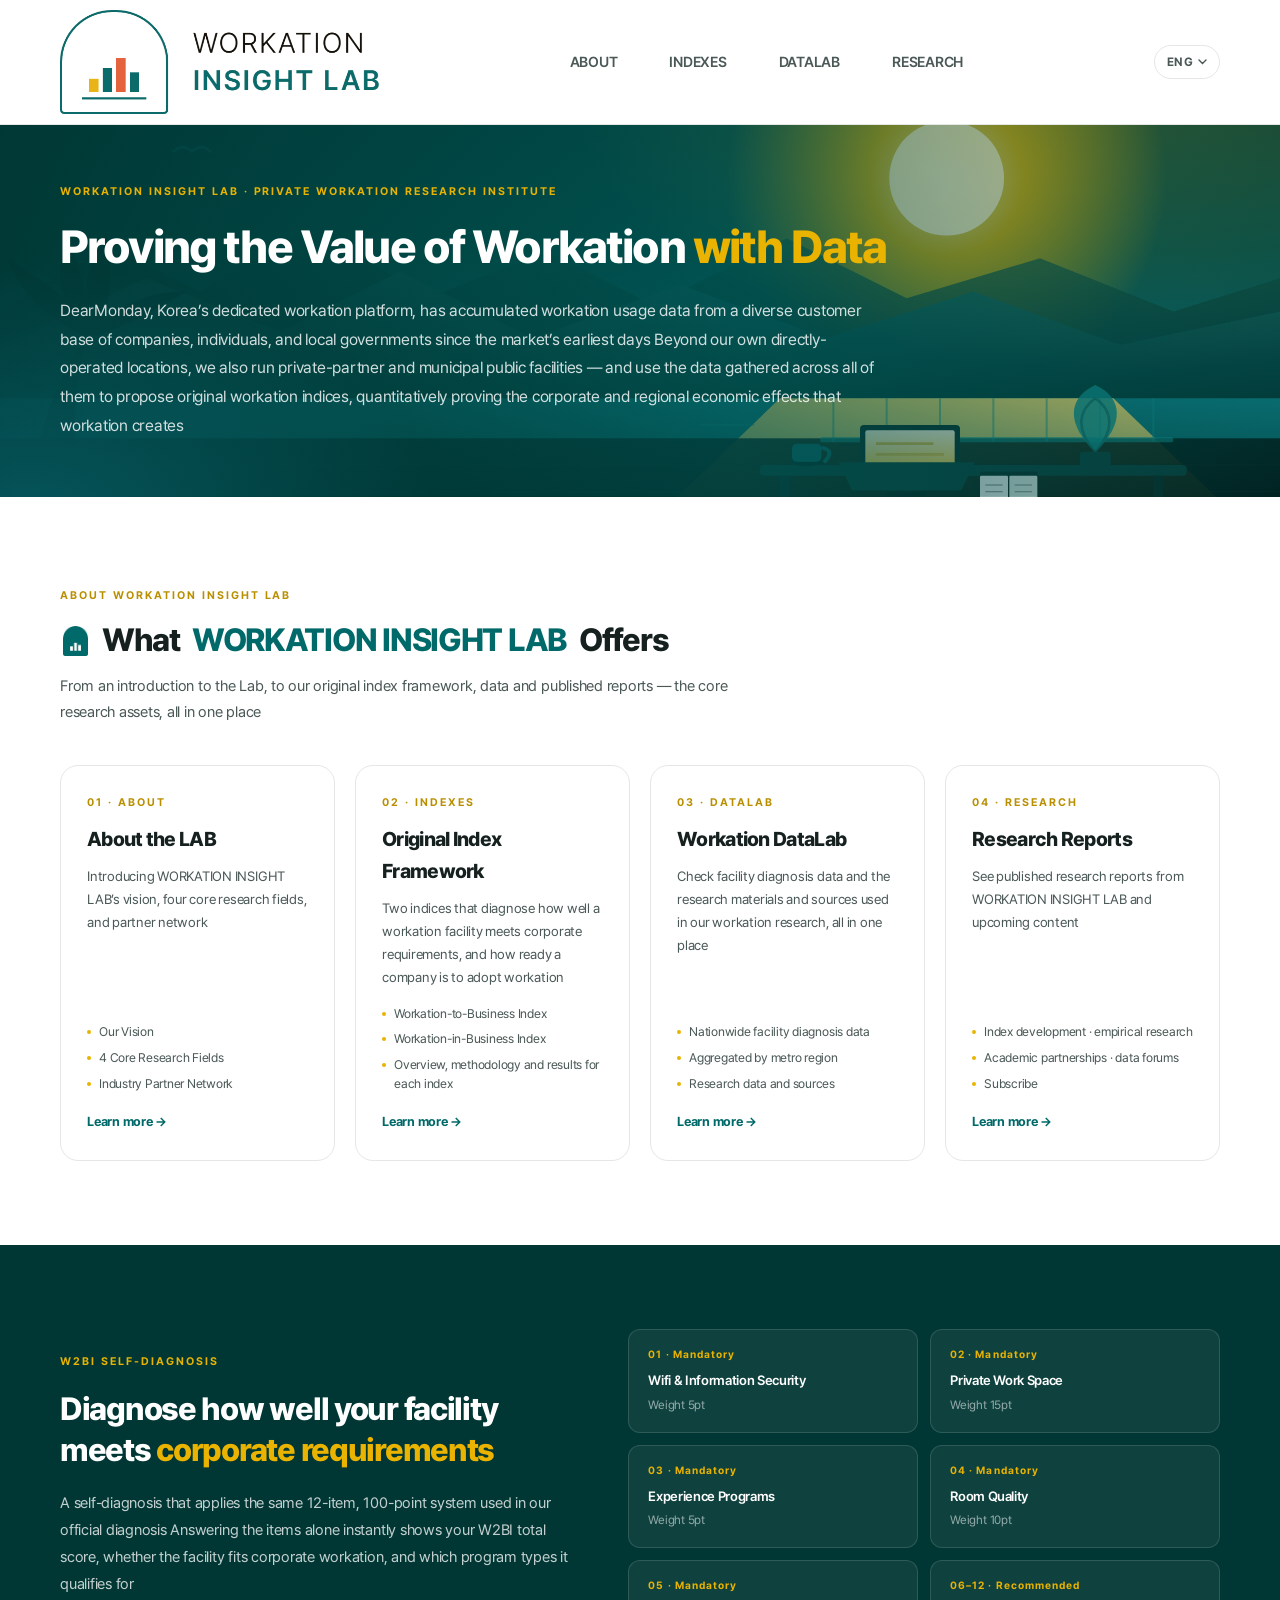
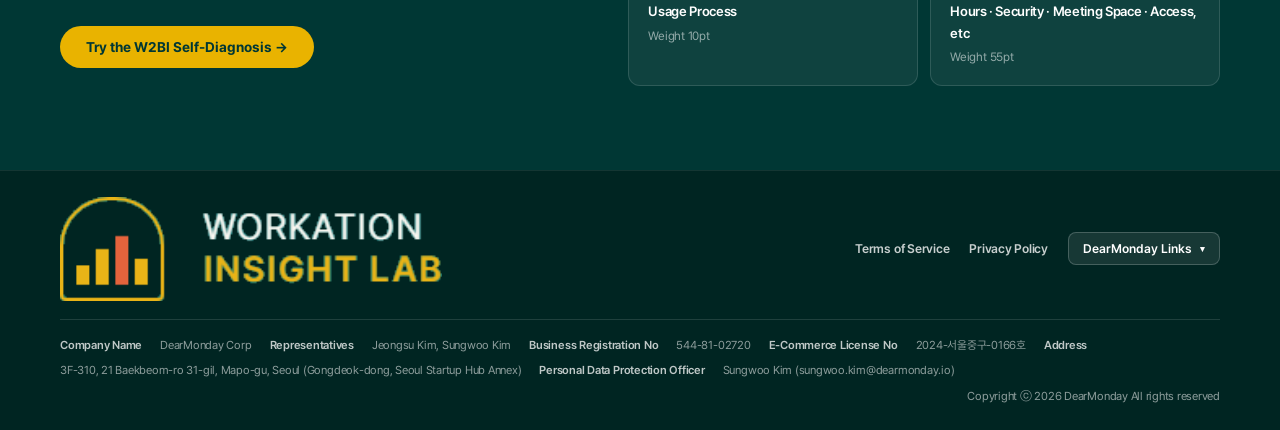
==== index.html @ f90f6c47 "Tightly crop logo images to remove excess transparent padding (fixes footer left-alignment) Co-Autho" ====
<!DOCTYPE html>
<html lang="ko">
<head>
<meta charset="UTF-8">
<meta name="viewport" content="width=device-width, initial-scale=1.0">
<title>WORKATION INSIGHT LAB | DearMonday</title>
<meta name="description" content="WORKATION INSIGHT LAB은 DearMonday가 운영하는 워케이션 전문 민간 연구소입니다 WIBI·W2BI 지수를 개발하고 실결제 데이터 기반 지역 경제 파급 효과를 실증합니다">
<meta name="robots" content="noindex, nofollow">
<link rel="icon" href="assets/dear monday-07.png">
<link rel="stylesheet" href="assets/wil.css?v=202607311615">
</head>
<body class="photo-mountain">

<div id="wilHeader"></div>

<!-- ══════════ HERO (텍스트 중심 — 사진·통계는 About/DataLab 페이지에서 확인) ══════════ -->
<section class="hero" id="top" style="padding-bottom:56px">
  <div class="container">
    <div class="hero-copy" style="padding-top:58px;max-width:820px">
      <span class="eyebrow" data-i18n="home.hero.eyebrow">Workation Insight Lab · 워케이션 전문 민간 연구소</span>
      <h1 class="oneline" style="margin-top:18px" data-i18n-html="home.hero.h1">워케이션의 가치를 <em>데이터로 증명</em>합니다</h1>
      <p style="max-width:100%" data-i18n="home.hero.p">
        대한민국 워케이션 특화 플랫폼 DearMonday가 시장 태동기부터 기업·개인·지자체를 아우르는
        다양한 고객군의 워케이션 이용 데이터를 축적해왔습니다. 직접 구축한 직영점뿐 아니라
        민간 파트너·지자체 공공 시설까지 운영하며 쌓은 데이터를 바탕으로 독자적인 워케이션 지수를
        제안하고, 워케이션이 만들어내는 기업 효과와 지역 경제 파급 효과를 정량적으로 실증합니다.
      </p>
    </div>
  </div>
</section>

<!-- ══════════ 메뉴 허브 ══════════ -->
<section class="section tint">
  <div class="container">
    <div class="sec-head">
      <span class="eyebrow">ABOUT WORKATION INSIGHT LAB</span>
      <h2 style="margin-top:14px" data-i18n-html="home.hubs.h2">WORKATION INSIGHT LAB이 <em>제공하는 것</em></h2>
      <p data-i18n="home.hubs.p">LAB 소개부터 독자 지수 체계, 데이터와 발행 보고서까지 핵심 연구 자산을 제공합니다</p>
    </div>
    <div class="hubs home-hubs">
      <a class="hub" href="about.html">
        <span class="eyebrow">01 · ABOUT</span>
        <h3 data-i18n="home.hub1.h3">LAB 소개</h3>
        <p data-i18n="home.hub1.p">WORKATION INSIGHT LAB의 비전, 4대 연구 분야, 협력 네트워크를 소개합니다</p>
        <ul><li data-i18n="home.hub1.li1">Our Vision</li><li data-i18n="home.hub1.li2">4대 핵심 연구 분야</li><li data-i18n="home.hub1.li3">업계 전문가 협력 네트워크</li></ul>
        <span class="go" data-i18n="home.hub.go">자세히 보기 →</span>
      </a>
      <a class="hub" href="indexes.html">
        <span class="eyebrow">02 · Indexes</span>
        <h3 data-i18n="home.hub2.h3">독자 지수 체계</h3>
        <p data-i18n="home.hub2.p">워케이션 시설의 기업 요구사항 만족 수준과 기업의 워케이션 도입 가능성을 진단하는 두 지수입니다.</p>
        <ul><li data-i18n="home.hub2.li1">워케이션 시설의 기업 요구사항 만족 지수</li><li data-i18n="home.hub2.li2">기업의 워케이션 도입 가능성 지수</li><li data-i18n="home.hub2.li3">지수별 개요·방법론·진단 결과</li></ul>
        <span class="go" data-i18n="home.hub.go">자세히 보기 →</span>
      </a>
      <a class="hub" href="datalab.html">
        <span class="eyebrow">03 · DataLab</span>
        <h3 data-i18n="home.hub3.h3">워케이션 데이터랩</h3>
        <p data-i18n="home.hub3.p">시설 진단 데이터와 워케이션 연구에 활용한 자료 및 출처를 한곳에서 확인하세요.</p>
        <ul><li data-i18n="home.hub3.li1">전국 시설 진단 데이터</li><li data-i18n="home.hub3.li2">광역권별 집계</li><li data-i18n="home.hub3.li3">연구 데이터 및 출처</li></ul>
        <span class="go" data-i18n="home.hub.go">자세히 보기 →</span>
      </a>
      <a class="hub" href="research.html">
        <span class="eyebrow">04 · Research</span>
        <h3 data-i18n="home.hub4.h3">연구보고서</h3>
        <p data-i18n="home.hub4.p">WORKATION INSIGHT LAB이 발행한 연구보고서와 발행 예정 콘텐츠를 확인하세요</p>
        <ul><li data-i18n="home.hub4.li1">지수 개발 · 실증 연구</li><li data-i18n="home.hub4.li2">학술 협력 · 데이터 포럼</li><li data-i18n="home.hub4.li3">구독신청</li></ul>
        <span class="go" data-i18n="home.hub.go">자세히 보기 →</span>
      </a>
    </div>
  </div>
</section>

<!-- ══════════ 진단 CTA ══════════ -->
<section class="section deep">
  <div class="container">
    <div class="diag">
      <div>
        <span class="eyebrow" style="color:var(--gold)">W2BI Self-Diagnosis</span>
        <h2 style="margin-top:16px" data-i18n-html="home.diag.h2">우리 시설의<br><em>기업 요구사항 만족 수준</em>을 진단해보세요</h2>
        <p data-i18n="home.diag.p">
          12개 항목 · 100점 만점의 진단 체계를 그대로 적용한 자가 진단입니다.
          항목별 응답만으로 W2BI 총점, 기업 워케이션 적합 여부, 프로그램 유형별 해당 여부를
          즉시 확인할 수 있습니다.
        </p>
        <button class="btn-fill" onclick="openSelf()" style="margin-top:28px" data-i18n="home.diag.btn">W2BI 자가 진단 해보기 →</button>
      </div>
      <div class="d-items">
        <div class="d-item"><div class="d-num" data-i18n="w2bi.d1.n">01 · 필수</div><div class="d-label" data-i18n="home.diag.d1">Wifi 환경 &amp; 정보 보안</div><div class="d-score" data-i18n="w2bi.d1.score">가중치 5점</div></div>
        <div class="d-item"><div class="d-num" data-i18n="w2bi.d2.n">02 · 필수</div><div class="d-label" data-i18n="home.diag.d2">개인 업무 시설</div><div class="d-score" data-i18n="w2bi.d2.score">가중치 15점</div></div>
        <div class="d-item"><div class="d-num" data-i18n="w2bi.d3.n">03 · 필수</div><div class="d-label" data-i18n="home.diag.d3">체험 프로그램</div><div class="d-score" data-i18n="w2bi.d3.score">가중치 5점</div></div>
        <div class="d-item"><div class="d-num" data-i18n="w2bi.d4.n">04 · 필수</div><div class="d-label" data-i18n="home.diag.d4">객실 품질</div><div class="d-score" data-i18n="w2bi.d4.score">가중치 10점</div></div>
        <div class="d-item"><div class="d-num" data-i18n="w2bi.d5.n">05 · 필수</div><div class="d-label" data-i18n="home.diag.d5">이용 절차</div><div class="d-score" data-i18n="w2bi.d5.score">가중치 10점</div></div>
        <div class="d-item"><div class="d-num" data-i18n="w2bi.d6.n">06–12 · 권장</div><div class="d-label" data-i18n="home.diag.d6">운영시간 · 보안 · 협업시설 · 접근성 외</div><div class="d-score" data-i18n="w2bi.d6.score">가중치 55점</div></div>
      </div>
    </div>
  </div>
</section>

<div id="wilFooter"></div>
<div id="wilModal"></div>

<script src="assets/wil.js?v=202607311615"></script>
<script>
  mountHeader('home');
  mountFooter();
  mountSelfModal();
</script>
</body>
</html>
---- assets/wil.css ----
/* ═══════════════════════════════════════════════════════════
   WIL — Workation Insight Lab | 공통 스타일
   브랜드 컬러: DearMonday 공식 로고 PNG 픽셀 추출값
   teal #006969 (워드마크) · #086B77 (아치) · gold #E9B300 (모노그램)
   ═══════════════════════════════════════════════════════════ */
@font-face{font-family:'Pretendard';src:url('fonts/Pretendard-Regular.otf') format('opentype');font-weight:400;font-display:swap}
@font-face{font-family:'Pretendard';src:url('fonts/Pretendard-Medium.otf') format('opentype');font-weight:500;font-display:swap}
@font-face{font-family:'Pretendard';src:url('fonts/Pretendard-SemiBold.otf') format('opentype');font-weight:600;font-display:swap}
@font-face{font-family:'Pretendard';src:url('fonts/Pretendard-Bold.otf') format('opentype');font-weight:700;font-display:swap}
@font-face{font-family:'Pretendard';src:url('fonts/Pretendard-ExtraBold.otf') format('opentype');font-weight:800;font-display:swap}

:root{
  --teal:#006969; --teal-deep:#00514F; --teal-ink:#003734; --teal-arch:#086B77;
  --teal-50:#EDF4F3; --teal-100:#DCE9E7;
  --gold:#E9B300; --gold-deep:#B98F00; --gold-50:#FDF5DF;
  --ink:#15201F; --body:#4A5856; --mute:#8A9694;
  --paper:#FBFAF6; --white:#fff; --line:#E4E7E3;
  --max:1240px;
}
*{margin:0;padding:0;box-sizing:border-box}
html{scroll-behavior:smooth;scroll-padding-top:146px}
body{font-family:'Pretendard',-apple-system,'Malgun Gothic',sans-serif;background:var(--paper);color:var(--ink);
     line-height:1.6;-webkit-font-smoothing:antialiased;letter-spacing:-.015em;word-break:keep-all;overflow-wrap:break-word}
/* word-break:keep-all은 한국어 전용 타이포그래피 최적화(음절 단위 유지)라서
   일본어·중국어에는 오히려 줄바꿈 지점이 없어져 넘침을 유발한다.
   :lang(ko)에서만 keep-all을 쓰고, 그 외 언어는 표준 break-word로 되돌린다 */
html:not([lang="ko"]) body{word-break:normal;overflow-wrap:break-word}
a{text-decoration:none;color:inherit}
li{list-style:none}
img{max-width:100%;display:block}
.container{max-width:var(--max);margin:0 auto;padding:0 40px}
.eyebrow{font-size:11px;font-weight:700;letter-spacing:.18em;text-transform:uppercase;color:var(--gold-deep)}

/* ═══════════ HEADER — 화이트 ═══════════ */
header{position:sticky;top:0;z-index:200;background:var(--white);border-bottom:1px solid var(--line)}
.hbar{max-width:var(--max);margin:0 auto;padding:0 40px;height:124px;display:flex;align-items:center;justify-content:space-between}
.brand{display:flex;align-items:center;gap:12px}.brand-mark{height:29px;width:auto}.brand-div{width:1px;height:34px;background:var(--gold)}
.brand-mark-full{height:104px;width:auto;display:block}
.brand-lab{display:flex;flex-direction:column;line-height:1;white-space:nowrap}.brand-lab b{font-size:9px;letter-spacing:.18em;color:var(--gold-deep);margin-bottom:5px}.brand-lab span{font-size:15px;font-weight:900;letter-spacing:.04em;color:var(--teal)}.footer-lab span{color:#fff}.footer-lab b{color:var(--gold)}
.nav{display:flex;align-items:stretch;height:124px}
.nav>a{display:flex;flex-direction:column;justify-content:center;align-items:center;padding:0 26px;
       font-size:14.5px;font-weight:600;color:var(--body);line-height:1.24;text-align:center;position:relative;transition:color .18s}
.nav>a::after{content:'';position:absolute;left:22px;right:22px;bottom:0;height:3px;background:var(--gold);
              transform:scaleX(0);transition:transform .24s}
.nav>a:hover{color:var(--teal)}
.nav>a.on{color:var(--teal);font-weight:700}
.nav>a:hover::after,.nav>a.on::after{transform:scaleX(1)}
.hact{display:flex;align-items:center;gap:12px}
.btn-sub{background:var(--gold);color:var(--teal-ink);font-size:13px;font-weight:700;padding:10px 20px;
         border-radius:999px;transition:transform .18s,box-shadow .18s;white-space:nowrap;border:0;cursor:pointer;font-family:inherit}
.btn-sub:hover{transform:translateY(-1px);box-shadow:0 6px 18px rgba(233,179,0,.34)}
.langsel{position:relative}
.lang-btn{display:flex;align-items:center;gap:5px;background:none;border:1px solid var(--line);color:var(--body);
          font-size:12px;font-weight:700;letter-spacing:.03em;padding:9px 12px;border-radius:999px;cursor:pointer;
          font-family:inherit;transition:border-color .18s,color .18s}
.lang-btn:hover{border-color:var(--teal);color:var(--teal)}
.lang-caret{flex:none;transition:transform .18s}
.langsel.open .lang-caret{transform:rotate(180deg)}
.lang-menu{display:none;position:absolute;top:calc(100% + 8px);right:0;background:#fff;border:1px solid var(--line);
           border-radius:12px;box-shadow:0 14px 28px rgba(0,55,52,.12);padding:6px;min-width:118px;z-index:220}
.langsel.open .lang-menu{display:block}
.lang-menu li button{display:block;width:100%;text-align:left;background:none;border:0;padding:9px 12px;
                      font-size:13px;color:var(--body);border-radius:8px;cursor:pointer;font-family:inherit;transition:.14s}
.lang-menu li button:hover{background:var(--teal-50);color:var(--teal)}
.lang-menu li button.on{color:var(--teal);font-weight:700}
.burger{display:none;background:none;border:0;color:var(--ink);font-size:22px;cursor:pointer;padding:4px 6px}
.mega{display:none;background:var(--white);border-top:1px solid var(--line);box-shadow:0 12px 28px rgba(0,55,52,.07)}
header:hover .mega,.mega:hover{display:block}
.mega-in{max-width:var(--max);margin:0 auto;padding:22px 40px 26px;display:grid;grid-template-columns:repeat(4,1fr);gap:32px}
.mega h6{font-size:10.5px;font-weight:700;letter-spacing:.14em;color:var(--gold-deep);margin-bottom:12px}
.mega ul{display:grid;gap:9px}
.mega a{font-size:13.5px;color:var(--body);transition:color .16s;cursor:pointer}
.mega a:hover{color:var(--teal)}
.mega a::before{content:'· ';color:var(--mute)}

/* ═══════════ HERO ═══════════ */
.hero{background:var(--teal);position:relative;overflow:hidden;padding:0 0 74px}
.photo-mountain .hero{background-image:linear-gradient(90deg,rgba(0,55,52,.9),rgba(0,81,79,.62) 58%,rgba(0,55,52,.22)),url('hero-landing-workation.svg');background-size:cover;background-position:center 62%}
.hero::before{content:'';position:absolute;inset:0;background:
  radial-gradient(900px 460px at 88% -10%,rgba(233,179,0,.17),transparent 62%),
  radial-gradient(680px 420px at 2% 106%,rgba(8,107,119,.6),transparent 60%)}
.hero .container{position:relative;z-index:2}
.hero-grid{display:grid;grid-template-columns:1fr 400px;gap:52px;align-items:end;padding-top:58px}
.hero-copy .eyebrow{color:var(--gold);display:block;margin-bottom:18px}
.hero-copy h1{font-size:48px;line-height:1.22;font-weight:800;color:#fff;letter-spacing:-.04em}
.hero-copy h1 em{font-style:normal;color:var(--gold)}
.hero-copy h1.oneline{white-space:nowrap;font-size:clamp(20px,3.6vw,48px)}
.hero-copy p{margin-top:22px;font-size:16px;color:rgba(255,255,255,.82);max-width:600px;line-height:1.8}
.hero-act{display:flex;gap:12px;margin-top:30px;flex-wrap:wrap}
.btn-line{display:inline-flex;align-items:center;gap:8px;border:1px solid rgba(255,255,255,.42);color:#fff;
          font-size:14px;font-weight:600;padding:13px 24px;border-radius:999px;transition:.2s;cursor:pointer;background:none;font-family:inherit}
.btn-line:hover{background:#fff;color:var(--teal);border-color:#fff}
.btn-fill{display:inline-flex;align-items:center;gap:8px;background:var(--gold);color:var(--teal-ink);
          font-size:14px;font-weight:700;padding:13px 26px;border-radius:999px;transition:.2s;cursor:pointer;border:0;font-family:inherit}
.btn-fill:hover{background:#fff}
.showcase{border-radius:20px;overflow:hidden;background:var(--teal-ink);position:relative;
          box-shadow:0 26px 60px rgba(0,0,0,.34);aspect-ratio:4/3.3}
.showcase figure{position:absolute;inset:0;opacity:0;transition:opacity .9s ease}
.showcase figure.on{opacity:1}
.showcase img{width:100%;height:100%;object-fit:cover}
.showcase figure::after{content:'';position:absolute;inset:0;
  background:linear-gradient(to top,rgba(0,55,52,.94),rgba(0,55,52,.32) 46%,transparent 74%)}
.showcase figcaption{position:absolute;left:24px;right:24px;bottom:22px;z-index:2}
.sc-tag{display:inline-block;font-size:10px;font-weight:700;letter-spacing:.13em;color:var(--teal-ink);
        background:var(--gold);padding:4px 10px;border-radius:4px;margin-bottom:9px}
.sc-name{font-size:17px;font-weight:700;color:#fff;letter-spacing:-.025em}
.sc-meta{font-size:12.5px;color:rgba(255,255,255,.74);margin-top:3px}
.sc-dots{position:absolute;right:20px;top:20px;z-index:3;display:flex;flex-direction:column;gap:7px}
.sc-dots i{width:6px;height:6px;border-radius:50%;background:rgba(255,255,255,.34);cursor:pointer;transition:.25s}
.sc-dots i.on{background:var(--gold);height:18px;border-radius:3px}
.metrics{position:relative;z-index:2;margin-top:48px}
.metrics-in{display:grid;grid-template-columns:repeat(4,1fr);gap:1px;background:rgba(255,255,255,.16);
            border:1px solid rgba(255,255,255,.16);border-radius:14px;overflow:hidden}
.metric{background:rgba(0,55,52,.5);padding:22px 24px}
.metric b{display:block;font-size:29px;color:var(--gold);line-height:1;font-weight:800;letter-spacing:-.04em}
.metric span{display:block;margin-top:9px;font-size:12.5px;color:rgba(255,255,255,.76);line-height:1.5}

/* ═══════════ 페이지 헤드 (하위 페이지) ═══════════ */
/* 하위 페이지(About/Indexes/DataLab/Research) 상단 배너 — 콘텐츠 길이가 달라도
   min-height + flex 중앙 정렬로 4개 페이지의 배너 높이를 동일하게 통일한다 */
.phead{background-color:var(--teal);background-image:linear-gradient(90deg,rgba(0,55,52,.94),rgba(0,81,79,.72) 58%,rgba(0,55,52,.36)),url('phead-mountain-office.png');background-size:auto 100%;background-repeat:no-repeat;background-position:center;position:relative;overflow:hidden;padding:48px 0;
       min-height:340px;box-sizing:border-box;display:flex;align-items:center}
.photo-ocean .phead{background-image:linear-gradient(90deg,rgba(0,55,52,.94),rgba(0,81,79,.7) 58%,rgba(0,55,52,.32)),url('phead-ocean-office.png')}
.page-about .phead{background-image:linear-gradient(90deg,rgba(0,55,52,.88),rgba(0,55,52,.36)),url('hero-about-clean.webp')}.page-indexes .phead,.page-w2bi .phead{background-image:linear-gradient(90deg,rgba(0,55,52,.9),rgba(0,55,52,.3)),url('hero-indexes-clean-v3.png')}.page-datalab .phead,.page-wibi .phead{background-image:linear-gradient(90deg,rgba(0,55,52,.88),rgba(0,55,52,.3)),url('hero-datalab-v2.webp')}.page-research .phead,.page-market .phead{background-image:linear-gradient(90deg,rgba(0,55,52,.88),rgba(0,55,52,.25)),url('hero-research-clean-v3.png')}
.phead::before{content:'';position:absolute;inset:0;background:radial-gradient(760px 380px at 90% -20%,rgba(233,179,0,.2),transparent 60%)}
/* .phead가 수직 중앙 정렬을 위해 flex 컨테이너가 되면서, 자식인 .container가
   flex item으로서 auto-margin에 의해 가운데로 좁게 정렬되는 문제가 생긴다
   (block 자식은 기본 폭 100%를 가정하지만 flex item은 content-fit이 기본값).
   width:100%로 고정해 아래 섹션들과 동일한 왼쪽 시작점을 유지한다 */
.phead .container{position:relative;z-index:2;width:100%}
.phead .eyebrow{color:var(--gold)}
.phead h1{margin-top:14px;font-size:38px;font-weight:800;color:#fff;letter-spacing:-.04em;line-height:1.28}
.phead h1 em{font-style:normal;color:var(--gold)}
.phead p{margin-top:16px;font-size:15.5px;color:rgba(255,255,255,.8);max-width:720px;line-height:1.78}

/* ═══════════ SECTION ═══════════ */
.section{padding:84px 0}
.section.tint{background:var(--white)}
.section.deep{background:var(--teal-ink)}
.sec-head{margin-bottom:40px}
.sec-head h2{font-size:32px;font-weight:800;letter-spacing:-.04em;line-height:1.26;display:flex;align-items:center;gap:12px}
.sec-head h2::before{content:"";flex:none;width:30px;height:30px;background:url(wil-icon-teal.png) no-repeat center/contain}
.sec-head h2 em{font-style:normal;color:var(--teal)}
.sec-head p{margin-top:12px;font-size:15px;color:var(--body);max-width:700px;line-height:1.75}
.deep .sec-head h2{color:#fff} .deep .sec-head h2 em{color:var(--gold)}
.deep .sec-head p{color:rgba(255,255,255,.72)}
.sub-h{font-size:19px;font-weight:800;letter-spacing:-.035em;margin-bottom:20px;display:flex;align-items:center;gap:11px}
.sub-h::before{content:'';width:4px;height:17px;background:var(--gold);border-radius:2px}

/* ═══════════ 사진 배너 ═══════════ */
.band{position:relative;min-height:420px;display:flex;align-items:center;overflow:hidden;background:var(--teal-ink)}
.band>img{position:absolute;inset:0;width:100%;height:100%;object-fit:cover;opacity:.5}
.band::after{content:'';position:absolute;inset:0;
  background:linear-gradient(100deg,rgba(0,55,52,.93) 0%,rgba(0,55,52,.7) 46%,rgba(0,55,52,.28) 100%)}
.band .container{position:relative;z-index:2;padding-top:62px;padding-bottom:62px}
.band .eyebrow{color:var(--gold)}
.band h2{margin-top:16px;font-size:33px;font-weight:800;color:#fff;letter-spacing:-.04em;line-height:1.32}
.band h2 em{font-style:normal;color:var(--gold)}
.band p{margin-top:18px;font-size:15.5px;color:rgba(255,255,255,.82);max-width:660px;line-height:1.85}
.band-stats{display:flex;gap:34px;margin-top:32px;flex-wrap:wrap}
.band-stats div b{display:block;font-size:26px;font-weight:800;color:var(--gold);letter-spacing:-.04em}
.band-stats div{text-align:center}
.band-stats div span{display:block;margin-top:5px;font-size:12.5px;color:rgba(255,255,255,.74);text-align:center}

/* ═══════════ 비전 ═══════════ */
.vision{background:linear-gradient(135deg,var(--teal-ink),var(--teal));border-radius:22px;padding:50px 46px;color:#fff}
.vision-top{text-align:center;padding-bottom:34px;border-bottom:1px solid rgba(255,255,255,.16)}
.vision-top .eyebrow{color:var(--gold)}
.vision-top h3{margin-top:14px;font-size:28px;font-weight:800;line-height:1.4;letter-spacing:-.04em}
.vision-top h3 em{font-style:normal;color:var(--gold)}
.vision-top p{margin-top:14px;font-size:14.5px;color:rgba(255,255,255,.76);max-width:660px;margin-inline:auto;line-height:1.72}
.axis{display:grid;grid-template-columns:repeat(3,1fr);gap:26px;margin:34px 0}
.axis-item{text-align:center;padding:0 12px}
.axis-item b{display:block;font-size:16px;font-weight:800;color:var(--gold);letter-spacing:-.02em}
.axis-item span{display:block;margin-top:9px;font-size:13.5px;color:rgba(255,255,255,.82);line-height:1.65}
.vision-goal{text-align:center;padding-top:26px;border-top:1px solid rgba(255,255,255,.16);
             font-size:16.5px;font-weight:700;letter-spacing:-.03em;line-height:1.7}
.vision-goal em{font-style:normal;color:var(--gold)}

/* ═══════════ 연구 분야 / 하는 일 ═══════════ */
.fields{display:grid;grid-template-columns:repeat(4,1fr);gap:16px}
.field{background:var(--white);border:1px solid var(--line);border-radius:14px;padding:24px 22px;transition:.22s}
.field:hover{border-color:var(--teal);transform:translateY(-4px);box-shadow:0 14px 32px rgba(0,55,52,.09)}
.field b{display:block;font-size:11px;font-weight:700;letter-spacing:.1em;color:var(--gold-deep)}
.field h4{margin-top:9px;font-size:16px;font-weight:700;letter-spacing:-.03em;line-height:1.4}
.field p{margin-top:9px;font-size:13px;color:var(--body);line-height:1.65}
.works{display:grid;grid-template-columns:repeat(4,1fr);gap:1px;background:var(--line);border:1px solid var(--line);border-radius:16px;overflow:hidden}
.work{background:var(--white);padding:28px 24px}
.work h4{font-size:16.5px;font-weight:800;letter-spacing:-.03em;color:var(--teal)}
.work>p{margin-top:8px;font-size:13px;color:var(--body);line-height:1.6;min-height:42px}
.work ul{margin-top:16px;padding-top:16px;border-top:1px dashed var(--line);display:grid;gap:9px}
.work li{font-size:12.5px;color:var(--body);line-height:1.55;padding-left:13px;position:relative}
.work li::before{content:'';position:absolute;left:0;top:7px;width:4px;height:4px;border-radius:50%;background:var(--gold)}

/* ═══════════ 협력 네트워크 — 4각 동등 배치 ═══════════ */
.net-wrap{display:grid;grid-template-columns:1fr 1fr;gap:48px;align-items:center}
.quad{position:relative;width:100%;max-width:470px;aspect-ratio:1/.9;margin:0 auto}
.quad svg{position:absolute;inset:0;width:100%;height:100%}
.qn{position:absolute;width:calc(50% - 22px);transform:translate(-50%,-50%)}
.qn .bx{background:var(--white);border:1.5px solid var(--teal-100);border-radius:14px;padding:16px 14px;
        text-align:center;box-shadow:0 8px 22px rgba(0,55,52,.09);min-height:92px;
        display:flex;flex-direction:column;align-items:center;justify-content:center;transition:.22s}
.qn .bx:hover{border-color:var(--teal);transform:translateY(-3px)}
.qn img{height:22px;width:auto;margin-bottom:7px}
.qn b{display:block;font-size:14px;font-weight:800;color:var(--teal);letter-spacing:-.03em;line-height:1.3}
.qn span{display:block;margin-top:5px;font-size:11px;color:var(--mute);line-height:1.45}
.network-arrow{text-align:center;color:var(--gold-deep);font-size:28px;line-height:1;margin-top:28px}
.network-outcomes{display:grid;grid-template-columns:repeat(4,1fr);gap:10px;margin-top:16px}
.network-outcomes div{text-align:center;background:var(--teal);color:#fff;border-radius:10px;padding:16px 10px;font-size:13px;font-weight:700}
.netlist{display:flex;gap:8px;flex-wrap:wrap;margin-top:18px}
.netlist span{font-size:12.5px;color:var(--body);border:1px solid var(--line);background:var(--paper);padding:7px 13px;border-radius:999px}

/* ═══════════ INDEX 카드 ═══════════ */
.idx-grid{display:grid;grid-template-columns:1fr 1fr;gap:24px}
.idx{border-radius:20px;padding:36px 34px;position:relative;overflow:hidden;border:1px solid var(--line);background:var(--white)}
.idx.hi{background:var(--teal);border-color:var(--teal)}
.idx::after{content:'';position:absolute;right:-42px;top:-42px;width:190px;height:190px;border-radius:50%;
            background:radial-gradient(circle,rgba(233,179,0,.14),transparent 68%)}
.idx-badge{font-size:10px;font-weight:700;letter-spacing:.14em;color:var(--gold-deep)}
.idx.hi .idx-badge{color:var(--gold)}
.idx-title{margin:10px 0 4px;font-size:clamp(21px,2vw,29px);font-weight:800;letter-spacing:-.035em;line-height:1.25;white-space:normal;overflow-wrap:anywhere}
.idx.hi .idx-title{color:#fff}
.idx-title i{font-style:normal;color:var(--gold-deep)}
.idx.hi .idx-title i{color:var(--gold)}
.idx-sub{white-space:nowrap;font-weight:700;letter-spacing:-.035em;line-height:1.2;color:var(--teal);
         display:block;transform-origin:left center}
.idx.hi .idx-sub{color:rgba(255,255,255,.9)}
.idx .desc{margin-top:16px;font-size:14.5px;color:var(--body);line-height:1.75;position:relative;z-index:2}
.idx.hi .desc{color:rgba(255,255,255,.86)}
.idx ul{margin-top:20px;display:grid;gap:10px;position:relative;z-index:2}
.idx li{display:flex;gap:11px;font-size:13.5px;color:var(--body);line-height:1.55}
.idx.hi li{color:rgba(255,255,255,.9)}
.idx li::before{content:'✓';flex:none;width:19px;height:19px;border-radius:50%;background:var(--teal-50);
  color:var(--teal);font-size:10px;font-weight:700;display:grid;place-items:center;margin-top:2px}
.idx.hi li::before{background:rgba(233,179,0,.2);color:var(--gold)}
.status{display:inline-block;font-size:11px;font-weight:700;padding:4px 11px;border-radius:999px;
        background:var(--gold-50);color:var(--gold-deep);margin-left:10px;vertical-align:middle;letter-spacing:.02em}

/* ═══════════ 방법론 스텝 ═══════════ */
.steps{display:grid;grid-template-columns:repeat(3,1fr);gap:20px}
.step{background:var(--white);border:1px solid var(--line);border-radius:16px;padding:26px 24px}
.step-n{font-size:11px;font-weight:800;letter-spacing:.1em;color:var(--gold-deep)}
.step h4{margin-top:9px;font-size:17px;font-weight:800;letter-spacing:-.03em}
.step p{margin-top:10px;font-size:13.5px;color:var(--body);line-height:1.7}
.step ul{margin-top:13px;display:grid;gap:7px}
.step li{font-size:12.5px;color:var(--body);padding-left:12px;position:relative;line-height:1.55}
.step li::before{content:'';position:absolute;left:0;top:7px;width:4px;height:4px;border-radius:50%;background:var(--teal)}
.formula{margin-top:14px;background:var(--teal-50);border-radius:9px;padding:12px 14px;font-size:12.5px;color:var(--teal-ink);line-height:1.6;font-weight:500}

/* ═══════════ 탭 ═══════════ */
/* overflow-x:auto만 지정하면 스펙상 overflow-y도 auto로 강제 계산되어, 미세한
   높이 오차만으로 세로 스크롤 화살표가 나타난다 — overflow-y:hidden으로 차단하고
   가로 스크롤이 필요한 좁은 화면에서도 네이티브 스크롤바는 숨긴다(기능은 유지) */
.tabs{display:flex;gap:6px;border-bottom:2px solid var(--line);margin-bottom:26px;
      overflow-x:auto;overflow-y:hidden;scrollbar-width:none;-ms-overflow-style:none}
.tabs::-webkit-scrollbar{display:none;height:0}
.tab{padding:14px 22px;font-size:14.5px;font-weight:700;color:var(--mute);background:none;border:0;cursor:pointer;
     font-family:inherit;white-space:nowrap;border-bottom:2px solid transparent;margin-bottom:-2px;transition:.18s;letter-spacing:-.02em}
.tab:hover{color:var(--teal)}
.tab.on{color:var(--teal);border-bottom-color:var(--teal)}
.tab.cat-report.on{color:#bd6715;border-bottom-color:#bd6715}.tab.cat-index.on{color:#00766f;border-bottom-color:#00766f}
.tab.cat-academic.on{color:#7554a3;border-bottom-color:#7554a3}.tab.cat-data.on{color:#28814f;border-bottom-color:#28814f}
.tab small{display:block;font-size:11px;font-weight:600;color:var(--mute);margin-top:3px}
.tab.on small{color:var(--gold-deep)}
.tabpane{display:none} .tabpane.on{display:block}
.soon{background:var(--white);border:1px dashed var(--line);border-radius:16px;padding:56px 32px;text-align:center}
.soon b{display:block;font-size:17px;font-weight:800;color:var(--ink);letter-spacing:-.03em}
.soon p{margin-top:10px;font-size:13.5px;color:var(--body);line-height:1.75;max-width:520px;margin-inline:auto}
.soon .tagline{display:inline-block;margin-top:16px;font-size:11.5px;font-weight:700;color:var(--gold-deep);
               background:var(--gold-50);padding:6px 14px;border-radius:999px}

/* ═══════════ 표 ═══════════ */
.note{display:flex;gap:14px;background:var(--gold-50);border:1px solid #F0DFA8;border-radius:12px;padding:17px 21px;margin-bottom:22px}
.note b{flex:none;color:var(--gold-deep);font-size:13px;font-weight:700}
.note p{font-size:12.5px;color:#7A5E10;line-height:1.7}
.tablewrap{overflow-x:auto;border:1px solid var(--line);border-radius:14px;background:var(--white)}
table{width:100%;border-collapse:collapse;min-width:1080px}
thead th{background:var(--teal);color:#fff;font-size:11.5px;font-weight:600;padding:12px;text-align:left;white-space:nowrap;line-height:1.35}
thead th.c{text-align:center}
thead th.ty{background:var(--teal-deep);text-align:center;border-left:1px solid rgba(255,255,255,.16)}
tbody td{padding:11px 12px;font-size:13px;border-top:1px solid var(--line);color:var(--body);vertical-align:middle}
tbody td.c{text-align:center}
tbody td.tyc{text-align:center;border-left:1px solid var(--line)}
tbody tr:hover{background:var(--teal-50)}
.bname{font-weight:600;color:var(--ink);font-size:13.5px}
.bregion{font-size:11.5px;color:var(--mute);margin-top:2px}
.bar{display:flex;align-items:center;gap:9px;min-width:126px}
.bar i{flex:1;height:6px;background:var(--teal-100);border-radius:3px;overflow:hidden;display:block}
.bar i b{display:block;height:100%;background:linear-gradient(90deg,var(--teal),var(--gold));border-radius:3px}
.bar em{font-style:normal;font-weight:800;font-size:13.5px;color:var(--teal);min-width:38px;text-align:right}
.v{display:inline-grid;place-items:center;width:24px;height:24px;border-radius:7px;background:var(--gold);color:var(--teal-ink);font-weight:800;font-size:12.5px}
.v.tent{background:var(--gold-50);color:var(--gold-deep);border:1.5px solid var(--gold)}
.x{color:#C9CFCE;font-size:14px;font-weight:700}
.kw{display:block;font-size:10.5px;line-height:1.4;margin-top:5px;color:var(--mute);letter-spacing:-.02em}
.kw.good{color:var(--teal)}
.v-pass,.v-fail,.v-hold{font-size:11.5px;font-weight:700;padding:4px 10px;border-radius:999px;white-space:nowrap;display:inline-block}
.v-pass{color:#14663A;background:#DDF0E4}
.v-fail{color:#6E5400;background:#FFF0B8}
.v-hold{color:#5E6866;background:#E9ECEB}
.legend{display:flex;gap:20px;flex-wrap:wrap;margin-top:16px;font-size:12.5px;color:var(--body)}
.legend span{display:flex;align-items:center;gap:7px}
.legend i{width:11px;height:11px;border-radius:3px;display:block}

/* ═══════════ 유형 카드 ═══════════ */
.type-grid{display:grid;grid-template-columns:repeat(4,1fr);gap:18px}
.tcard{background:var(--white);border:1px solid var(--line);border-radius:16px;padding:24px;transition:.22s;display:flex;flex-direction:column}
.tcard:hover{border-color:var(--teal);transform:translateY(-4px);box-shadow:0 14px 32px rgba(0,55,52,.09)}
.tcode{display:inline-block;font-size:10.5px;font-weight:800;letter-spacing:.12em;color:var(--teal-ink);background:var(--gold);padding:4px 9px;border-radius:4px}
.tcard h4{margin-top:12px;font-size:16px;font-weight:800;letter-spacing:-.03em}
.tcard>p{margin-top:7px;font-size:12.5px;color:var(--body);line-height:1.6;min-height:54px}
.tkeys{margin-top:12px;padding-top:12px;border-top:1px solid var(--line);font-size:11.5px;color:var(--mute);line-height:1.55}
.thits{margin-top:14px;display:grid;gap:7px}
.thit{display:flex;align-items:center;gap:8px;font-size:12.5px}
.thit i{flex:none;width:15px;height:15px;border-radius:4px;background:var(--gold);color:var(--teal-ink);
        font-size:9px;font-weight:800;display:grid;place-items:center;font-style:normal}
.thit span{flex:1;color:var(--ink);letter-spacing:-.02em}
.tcount{margin-top:14px;font-size:11.5px;font-weight:700;color:var(--gold-deep);background:var(--gold-50);padding:6px 10px;border-radius:6px;text-align:center}

/* ═══════════ 출처 표 ═══════════ */
.srcwrap{overflow-x:auto;border:1px solid var(--line);border-radius:14px;background:var(--white);margin-top:22px}
.srcwrap table{min-width:720px}
.srcwrap tbody td:first-child{font-weight:600;color:var(--ink)}

/* ═══════════ RESEARCH 리스트 ═══════════ */
.rlist{border-top:2px solid var(--teal)}
.ritem{display:flex;align-items:center;gap:26px;padding:22px 6px;border-bottom:1px solid var(--line);transition:.18s}
.ritem:hover{background:var(--white);padding-left:14px}
.rcat{flex:none;width:96px;font-size:11px;font-weight:700;letter-spacing:.08em;color:var(--teal);
      border:1px solid var(--teal-100);background:var(--teal-50);padding:5px 0;border-radius:5px;text-align:center}
.rcat.cat-report{color:#bd6715;border-color:#ebc49c;background:#fff5ea}.rcat.cat-index{color:#00766f;border-color:#9fd4cf;background:#e8f7f5}
.rcat.cat-academic{color:#7554a3;border-color:#cbbbe0;background:#f5f0fa}.rcat.cat-data{color:#28814f;border-color:#add7bd;background:#eef8f1}
.rbody{flex:1}
.rbody h5{font-size:15.5px;font-weight:700;letter-spacing:-.03em;line-height:1.5}
.rbody p{margin-top:5px;font-size:12.5px;color:var(--mute)}
.rtail{flex:none;display:flex;align-items:stretch;gap:14px}
.rdate{flex:none;font-size:12.5px;color:var(--mute);text-align:right;min-width:112px}
.rdate b{display:block;font-size:13px;color:var(--ink);font-weight:700}
.rstat{display:inline-block;margin-top:4px;font-size:10.5px;font-weight:700;padding:2px 8px;border-radius:4px}
.rstat.done{background:#DDF0E4;color:#14663A}
.rstat.plan{background:var(--gold-50);color:var(--gold-deep)}
.rdownload{flex:none;display:flex;align-items:center;justify-content:center;padding:0 18px;border-radius:8px;
           background:var(--teal);color:#fff;font-size:12.5px;font-weight:700;white-space:nowrap;transition:.18s}
.rdownload:hover{background:var(--teal-deep)}

/* ═══════════ 홈 진입 카드 ═══════════ */
.hubs{display:grid;grid-template-columns:repeat(3,1fr);gap:20px}
.home-hubs{grid-template-columns:repeat(4,1fr)}
.domain-grid{display:grid;grid-template-columns:repeat(5,1fr);gap:14px;margin-top:28px}
.domain-card{background:#fff;border:1px solid var(--line);border-radius:12px;padding:24px 20px;box-shadow:0 8px 24px rgba(0,55,52,.05)}
.domain-card b{display:block;font-size:15px;line-height:1.45;color:var(--ink)}
.domain-card strong{display:block;margin:13px 0 10px;font-size:27px;color:var(--teal);letter-spacing:-.04em}
.domain-card p{font-size:13px;line-height:1.7;color:var(--muted);margin:0}
.stage-grid{display:grid;grid-template-columns:repeat(5,1fr);gap:10px;margin-top:24px}
.stage-card{border-top:4px solid var(--teal);background:var(--teal-50);padding:20px 16px;min-height:155px}
.stage-card b{display:block;font-size:12px;color:var(--teal);letter-spacing:.06em}
.stage-card h4{font-size:17px;margin:7px 0 10px}
.stage-card p{font-size:12.5px;line-height:1.65;color:var(--muted);margin:0}
.program-grid{display:grid;grid-template-columns:repeat(4,1fr);gap:16px}
.hub{background:var(--white);border:1px solid var(--line);border-radius:18px;padding:28px 26px;transition:.24s;display:flex;flex-direction:column}
.hub:hover{border-color:var(--teal);transform:translateY(-5px);box-shadow:0 18px 40px rgba(0,55,52,.1)}
.hub .eyebrow{color:var(--gold-deep)}
.hub h3{margin-top:11px;font-size:20px;font-weight:800;letter-spacing:-.035em}
.hub p{margin-top:10px;font-size:13.5px;color:var(--body);line-height:1.7;flex:1}
.hub ul{margin-top:16px;display:grid;gap:7px}
.hub li{font-size:12.5px;color:var(--body);padding-left:12px;position:relative;line-height:1.5}
.hub li::before{content:'';position:absolute;left:0;top:7px;width:4px;height:4px;border-radius:50%;background:var(--gold)}
.hub .go{margin-top:18px;font-size:13px;font-weight:700;color:var(--teal)}

/* ═══════════ 진단 CTA ═══════════ */
.diag{display:grid;grid-template-columns:1fr 1.15fr;gap:54px;align-items:center}
.diag h2{font-size:32px;font-weight:800;color:#fff;line-height:1.3;letter-spacing:-.04em}
.diag h2 em{font-style:normal;color:var(--gold)}
.diag p{margin-top:18px;font-size:15px;color:rgba(255,255,255,.76);line-height:1.8}
.d-items{display:grid;grid-template-columns:1fr 1fr;gap:12px}
.d-item{background:rgba(255,255,255,.06);border:1px solid rgba(255,255,255,.13);border-radius:12px;padding:17px 19px;transition:.2s}
.d-item:hover{background:rgba(233,179,0,.11);border-color:rgba(233,179,0,.4)}
.d-num{font-size:10.5px;font-weight:700;letter-spacing:.1em;color:var(--gold)}
.d-label{margin-top:6px;font-size:13.5px;font-weight:600;color:#fff;letter-spacing:-.025em}
.d-score{margin-top:4px;font-size:12px;color:rgba(255,255,255,.55)}

/* ═══════════ 자가 진단 모달 ═══════════ */
.modal{position:fixed;inset:0;z-index:500;display:none;align-items:flex-start;justify-content:center;
       background:rgba(0,32,30,.62);padding:40px 20px;overflow-y:auto;backdrop-filter:blur(3px)}
.modal.on{display:flex}
.mbox{background:var(--paper);border-radius:20px;max-width:900px;width:100%;overflow:hidden;box-shadow:0 30px 80px rgba(0,0,0,.4)}
.mhead{background:var(--teal);padding:24px 32px;display:flex;justify-content:space-between;align-items:flex-start;gap:20px}
.mhead h3{font-size:21px;font-weight:800;color:#fff;letter-spacing:-.035em}
.mhead p{margin-top:6px;font-size:12.5px;color:rgba(255,255,255,.74);line-height:1.6;max-width:600px}
.mclose{background:rgba(255,255,255,.14);border:0;color:#fff;width:34px;height:34px;border-radius:50%;font-size:17px;cursor:pointer;flex:none;transition:.18s}
.mclose:hover{background:var(--gold);color:var(--teal-ink)}
.mbody{padding:26px 32px 32px;max-height:min(70vh,760px);overflow-y:auto}
.cap-row{display:flex;align-items:center;gap:12px;background:var(--white);border:1px solid var(--line);
         border-radius:12px;padding:14px 18px;margin-bottom:20px;flex-wrap:wrap}
.cap-row label{font-size:13.5px;font-weight:700;color:var(--ink)}
.cap-row input{width:88px;padding:8px 11px;border:1px solid var(--line);border-radius:8px;font-family:inherit;font-size:13.5px}
.cap-row small{font-size:12px;color:var(--mute)}
.qlabel{font-size:11px;font-weight:800;letter-spacing:.1em;color:var(--gold-deep);margin:22px 0 12px}
.q{background:var(--white);border:1px solid var(--line);border-radius:12px;padding:16px 18px;margin-bottom:10px}
.qt{display:flex;justify-content:space-between;gap:14px;align-items:baseline;margin-bottom:11px}
.qt b{font-size:14px;font-weight:700;letter-spacing:-.025em}
.qt span{font-size:11.5px;color:var(--mute);white-space:nowrap;font-weight:600}
.opts{display:grid;gap:7px}
.opt{display:flex;align-items:center;gap:9px;font-size:12.5px;color:var(--body);cursor:pointer;padding:7px 10px;border-radius:8px;transition:.15s;line-height:1.45}
.opt:hover{background:var(--teal-50)}
.opt input{accent-color:var(--teal);flex:none}
.opt em{font-style:normal;margin-left:auto;font-weight:700;color:var(--teal);font-size:12px;white-space:nowrap}
.mfoot{position:sticky;bottom:0;background:var(--white);border-top:1px solid var(--line);padding:18px 32px;
       display:flex;gap:14px;align-items:center;justify-content:space-between;flex-wrap:wrap}
.mfoot .btn-fill{background:var(--teal);color:#fff}
.mfoot .btn-fill:hover{background:var(--teal-ink)}
.result{background:var(--white);border:2px solid var(--teal);border-radius:16px;padding:24px;margin-bottom:22px;display:none}
.result.on{display:block}

/* 전국 지자체 시설 - 광역지자체별 아코디언 */
.municipal-note{margin-bottom:22px}
.municipal-groups{display:grid;gap:12px}
.municipal-group{background:var(--white);border:1px solid var(--line);border-radius:14px;overflow:hidden}
.municipal-head{width:100%;border:0;background:var(--white);padding:20px 22px;display:grid;
                grid-template-columns:34px minmax(180px,1fr) auto;gap:14px;align-items:center;text-align:left;
                font-family:inherit;color:var(--ink);cursor:pointer;transition:background .18s}
.municipal-head:hover{background:var(--teal-50)}
.municipal-plus{width:30px;height:30px;border-radius:50%;background:var(--teal);color:#fff;display:grid;place-items:center;
                font-size:21px;font-weight:500;line-height:1;transition:transform .2s}
.municipal-head[aria-expanded="true"] .municipal-plus{transform:rotate(45deg)}
.municipal-title b{display:block;font-size:18px;font-weight:800;letter-spacing:-.03em}
.municipal-title small{display:block;margin-top:4px;font-size:12px;color:var(--mute);font-weight:500}
.municipal-stats{display:grid;grid-template-columns:repeat(4,112px);gap:12px;justify-content:end;align-items:center}
.municipal-stats em{font-style:normal;font-size:11.5px;font-weight:700;color:var(--teal-ink);background:var(--teal-50);
                    padding:8px 10px;border-radius:999px;white-space:nowrap;text-align:center}
.municipal-stats .stat-pass{color:#14663A;background:#DDF0E4}
.municipal-stats .stat-fail{color:#6E5400;background:#FFF0B8}
.municipal-stats .stat-hold{color:#5E6866;background:#E9ECEB}
.municipal-panel{border-top:1px solid var(--line);padding:0 20px 18px}
.municipal-panel[hidden]{display:none}
.municipal-tablewrap{margin-top:18px}
.municipal-table th:first-child{min-width:156px}
.municipal-table .ty{width:112px;min-width:112px}
.municipal-bar{min-width:118px}
.municipal-source{font-size:11.5px;color:var(--mute);line-height:1.65;margin:12px 2px 0}
/* ═══════════ DataLab 대시보드(기업 워케이션 현황 / 지역별 워케이션 현황) ═══════════ */
.dash-note{background:var(--teal-50);border:1px solid var(--teal-100);border-radius:14px;padding:16px 20px;font-size:12.5px;color:var(--body);line-height:1.7;margin-bottom:28px;display:flex;flex-wrap:wrap;gap:8px 18px;align-items:center}
.dash-note b{color:var(--teal)}
.kpi-row{display:grid;grid-template-columns:repeat(4,1fr);gap:14px;margin-bottom:28px}
.kpi-tile{background:#fff;border:1px solid var(--line);border-radius:14px;padding:20px 22px;box-shadow:0 8px 24px rgba(0,55,52,.05);text-align:center}
.kpi-tile .kv{font-size:26px;font-weight:800;color:var(--teal);letter-spacing:-.04em;line-height:1.1}
.kpi-tile .kl{margin-top:8px;font-size:12.5px;color:var(--mute)}
.chart-card{background:#fff;border:1px solid var(--line);border-radius:16px;padding:26px 24px;box-shadow:0 8px 24px rgba(0,55,52,.05);margin-bottom:24px}
.chart-card h3{font-size:16px;font-weight:700;color:var(--ink);margin-bottom:4px}
.chart-card .sub{font-size:12.5px;color:var(--mute);margin-bottom:18px}
.chart-wrap{position:relative;height:320px}
.rank-list{display:grid;gap:9px;margin-top:4px}
.rank-row{display:flex;align-items:center;gap:12px;font-size:13px}
.rank-row .rn{flex:none;width:20px;color:var(--gold-deep);font-weight:700}
.rank-row .rl{flex:1;color:var(--body);min-width:0;overflow:hidden;text-overflow:ellipsis;white-space:nowrap}
.rank-row .rv{flex:none;color:var(--teal);font-weight:700}
.src-note{margin-top:16px;padding-top:14px;border-top:1px dashed var(--line);font-size:11.5px;color:var(--mute)}
.data-loading{padding:60px 0;text-align:center;color:var(--mute);font-size:13.5px}
.filter-row{display:flex;flex-wrap:wrap;gap:14px;margin-bottom:20px}
.filter-row label{display:flex;flex-direction:column;gap:6px;font-size:11.5px;font-weight:700;color:var(--mute)}
.filter-row select{padding:9px 14px;border:1px solid var(--line);border-radius:10px;font-size:13px;font-weight:600;color:var(--ink);background:#fff;cursor:pointer}
.cmp-row{display:grid;grid-template-columns:repeat(3,1fr);gap:14px;margin-bottom:28px}
.cmp-box{background:#fff;border:1px solid var(--line);border-radius:14px;padding:22px 18px;box-shadow:0 8px 24px rgba(0,55,52,.05);text-align:center;display:flex;flex-direction:column}
.cmp-title{font-size:13.5px;font-weight:700;color:var(--ink);margin-bottom:18px}
.cmp-mid{display:flex;align-items:center;justify-content:center;gap:14px;flex:1}
.cmp-val{display:flex;flex-direction:column;align-items:center;min-width:0}
.cmp-num{font-size:27px;font-weight:800;color:var(--teal);letter-spacing:-.04em;line-height:1.1}
.cmp-seg{margin-top:6px;font-size:11px;font-weight:700;color:var(--mute)}
.cmp-vs{flex:none;font-size:12px;color:var(--mute);font-weight:600}
.cmp-unit{margin-top:16px;font-size:11px;color:var(--mute)}
@media (max-width:820px){
  .kpi-row{grid-template-columns:repeat(2,1fr)}
  .cmp-row{grid-template-columns:1fr}
  .chart-wrap{height:280px}
}
.index-cta{margin-top:56px;padding:34px;border-radius:18px;background:linear-gradient(135deg,var(--teal-ink),var(--teal));color:#fff;display:flex;align-items:center;justify-content:space-between;gap:24px}
.index-cta h3{font-size:23px;line-height:1.35;letter-spacing:-.035em}
.index-cta p{margin-top:8px;font-size:13.5px;color:rgba(255,255,255,.75);line-height:1.7}
.index-cta .btn-fill[disabled]{cursor:default;opacity:.68}
.section-lead{max-width:820px;font-size:15px;color:var(--body);line-height:1.85}
.method-grid{display:grid;grid-template-columns:repeat(3,1fr);gap:18px;margin-top:24px}
.method-card{background:#fff;border:1px solid var(--line);border-radius:16px;padding:24px}
.method-card b{color:var(--teal);font-size:15px}
.method-card p{margin-top:9px;font-size:13px;color:var(--body);line-height:1.72}
.res-top{display:grid;grid-template-columns:repeat(4,1fr);gap:14px;padding-bottom:18px;border-bottom:1px solid var(--line)}
.res-top div b{display:block;font-size:26px;font-weight:800;color:var(--teal);letter-spacing:-.04em}
.res-top div span{display:block;font-size:11.5px;color:var(--mute);margin-top:4px}
.res-verdict{margin-top:16px;padding:14px 18px;border-radius:10px;font-size:14px;font-weight:700;line-height:1.6}
.res-verdict.pass{background:#DDF0E4;color:#14663A}
.improve-list{display:grid;gap:10px;margin-top:18px}
.improve-item{border:1px solid var(--line);border-radius:10px;padding:14px;background:#fff}
.improve-item h5{font-size:13px;color:var(--ink)}
.improve-item p{font-size:12px;line-height:1.65;color:var(--body);margin-top:5px}
.improve-item a{color:var(--teal);font-weight:700;text-decoration:underline;text-underline-offset:2px}
.pdf-btn{width:100%;margin-top:18px}
.res-verdict.fail{background:#FFF0B8;color:#6E5400}
.res-types{display:grid;grid-template-columns:repeat(4,1fr);gap:10px;margin-top:16px}
.rt{border:1px solid var(--line);border-radius:10px;padding:13px 12px;text-align:center}
.rt.ok{background:var(--gold-50);border-color:var(--gold)}
.rt b{display:block;font-size:12.5px;font-weight:800;letter-spacing:-.02em}
.rt .mark{font-size:19px;font-weight:800;color:var(--gold-deep);line-height:1.2}
.rt.no .mark{color:#C9CFCE}
.rt span{display:block;font-size:11px;color:var(--mute);margin-top:3px}

/* ═══════════ FOOTER — 압축형 ═══════════ */
/* .section.deep(teal-ink)와 배경이 같으면 CTA와 footer 경계가 사라져 보이므로
   footer는 더 어두운 톤을 쓰고 상단 경계선을 추가해 구분한다 */
footer{background:#002522;color:rgba(255,255,255,.62);padding:26px 0 24px;font-size:12.5px;
       border-top:1px solid rgba(255,255,255,.08)}
.f-row{display:flex;align-items:center;justify-content:space-between;gap:28px;flex-wrap:wrap}
.f-brand{display:flex;align-items:center;gap:13px}
.f-brand img.f-brand-full{height:104px;width:auto;display:block}
.f-brand .fb-div{width:1px;height:24px;background:rgba(255,255,255,.2)}
.f-brand b{display:block;font-size:11.5px;color:var(--gold);font-weight:700;letter-spacing:.05em;line-height:1.3}
.f-brand span{display:block;font-size:13.5px;color:#fff;font-weight:700;letter-spacing:-.025em;line-height:1.3}
.f-act{display:flex;align-items:center;gap:20px;flex-wrap:wrap}
.f-act>a{color:rgba(255,255,255,.78);font-weight:600}
.f-act>a:hover{color:var(--gold)}
.dd{position:relative}
.dd-btn{background:rgba(255,255,255,.09);border:1px solid rgba(255,255,255,.2);color:#fff;font-family:inherit;
        font-size:12.5px;font-weight:600;padding:8px 14px;border-radius:8px;cursor:pointer;display:flex;align-items:center;gap:8px;transition:.18s}
.dd-btn:hover{background:var(--gold);color:var(--teal-ink);border-color:var(--gold)}
.dd-btn i{font-style:normal;font-size:9px;transition:transform .2s}
.dd.open .dd-btn i{transform:rotate(180deg)}
.dd-menu{display:none;position:absolute;right:0;bottom:calc(100% + 8px);background:var(--white);border-radius:10px;
         min-width:186px;padding:6px;box-shadow:0 14px 34px rgba(0,0,0,.28);z-index:20}
.dd.open .dd-menu{display:block}
.dd-menu a{display:flex;align-items:center;justify-content:space-between;gap:10px;padding:9px 12px;border-radius:7px;
           font-size:13px;font-weight:600;color:var(--ink);transition:.15s}
.dd-menu a:hover{background:var(--teal-50);color:var(--teal)}
.dd-menu a em{font-style:normal;font-size:10px;color:var(--mute)}
.f-legal{margin-top:18px;padding-top:16px;border-top:1px solid rgba(255,255,255,.12);
         display:flex;gap:6px 18px;flex-wrap:wrap;font-size:11.5px;line-height:1.7;color:rgba(255,255,255,.55)}
.f-legal b{color:rgba(255,255,255,.75);font-weight:600}

/* ═══════════ RESPONSIVE ═══════════ */
@media (max-width:1080px){
  .hero-grid{grid-template-columns:1fr}
  .showcase{max-width:520px;aspect-ratio:16/10}
  .fields,.works,.type-grid,.steps,.res-top,.res-types,.hubs{grid-template-columns:1fr 1fr}
  .net-wrap,.diag{grid-template-columns:1fr;gap:34px}
  .axis{grid-template-columns:1fr;gap:20px}
}
/* 헤더 내비게이션은 실제로 필요한 가로 폭(로고+4메뉴+버튼)을 기준으로 별도 분리한
   임계값에서 햄버거로 전환한다. 콘텐츠 그리드용 820px 임계값보다 넉넉하게 잡아
   "데스크톱 내비인데 폭이 부족해 줄바꿈/잘림"이 생기는 820~1040px 구간을 없앤다. */
@media (max-width:1040px){
  .home-hubs{grid-template-columns:repeat(2,1fr)}
  .domain-grid,.stage-grid{grid-template-columns:repeat(2,1fr)}
  .program-grid{grid-template-columns:repeat(2,1fr)}
  .nav,.mega{display:none}
  .burger{display:block}
  .nav.open{display:flex;position:absolute;top:124px;left:0;right:0;height:auto;background:var(--white);
            flex-direction:column;padding:6px 22px 16px;border-top:1px solid var(--line);z-index:210;
            box-shadow:0 14px 28px rgba(0,55,52,.1)}
  .nav.open>a{align-items:flex-start;padding:14px 0;border-bottom:1px solid var(--line);text-align:left}
  .nav.open>a::after{display:none}
}
@media (max-width:820px){
  .home-hubs,.domain-grid,.stage-grid{grid-template-columns:1fr}
  .program-grid{grid-template-columns:1fr}
  .container,.hbar,.mega-in{padding-left:22px;padding-right:22px}
  html{scroll-padding-top:130px}
  .hero-copy h1{font-size:31px}
  .phead h1{font-size:27px}
  .phead{min-height:0;padding:40px 0;background-position:right center}
  .metrics-in{grid-template-columns:1fr 1fr}
  .idx-grid,.fields,.works,.type-grid,.steps,.d-items,.res-top,.res-types,.hubs{grid-template-columns:1fr}
  .section{padding:56px 0}
  .sec-head h2,.diag h2,.band h2{font-size:25px}
  .vision{padding:32px 22px}
  .vision-top h3{font-size:21px}
  .idx{padding:28px 22px}
  .ritem{flex-direction:column;align-items:flex-start;gap:10px}
  .rcat{width:auto}
  .rbody{width:100%}
  .rtail{width:100%}
  .rdate{width:100%;min-width:0;text-align:left}
  .rdate b{display:inline;margin-right:8px}
  .mhead,.mbody,.mfoot{padding-left:20px;padding-right:20px}
  .quad{max-width:340px;aspect-ratio:1/1.05}
  .qn{width:calc(50% - 12px)}
  .qn .bx{padding:12px 8px;min-height:80px}
  .qn b{font-size:12.5px}
  .qn span{font-size:10px}
  .f-row{flex-direction:column;align-items:flex-start;gap:16px}
  .dd-menu{left:0;right:auto}
  .municipal-head{grid-template-columns:30px 1fr;padding:17px 16px}
  .municipal-stats{grid-column:2;grid-template-columns:repeat(2,minmax(100px,1fr));width:100%;justify-content:start}
  .network-outcomes{grid-template-columns:1fr 1fr}
  .municipal-panel{padding-left:14px;padding-right:14px}
  .index-cta{align-items:flex-start;flex-direction:column;padding:26px 22px}
  .method-grid{grid-template-columns:1fr}
}

@media print{
  body>*:not(#wilModal){display:none!important}
  .modal{position:static!important;display:block!important;background:#fff!important;padding:0!important}
  .mbox{box-shadow:none!important;max-width:none!important}
  .mhead,.mfoot,#qWrap,.cap-row{display:none!important}
  .mbody{max-height:none!important;overflow:visible!important}
  .result{display:block!important;border:0!important}
  .pdf-btn{display:none!important}
}
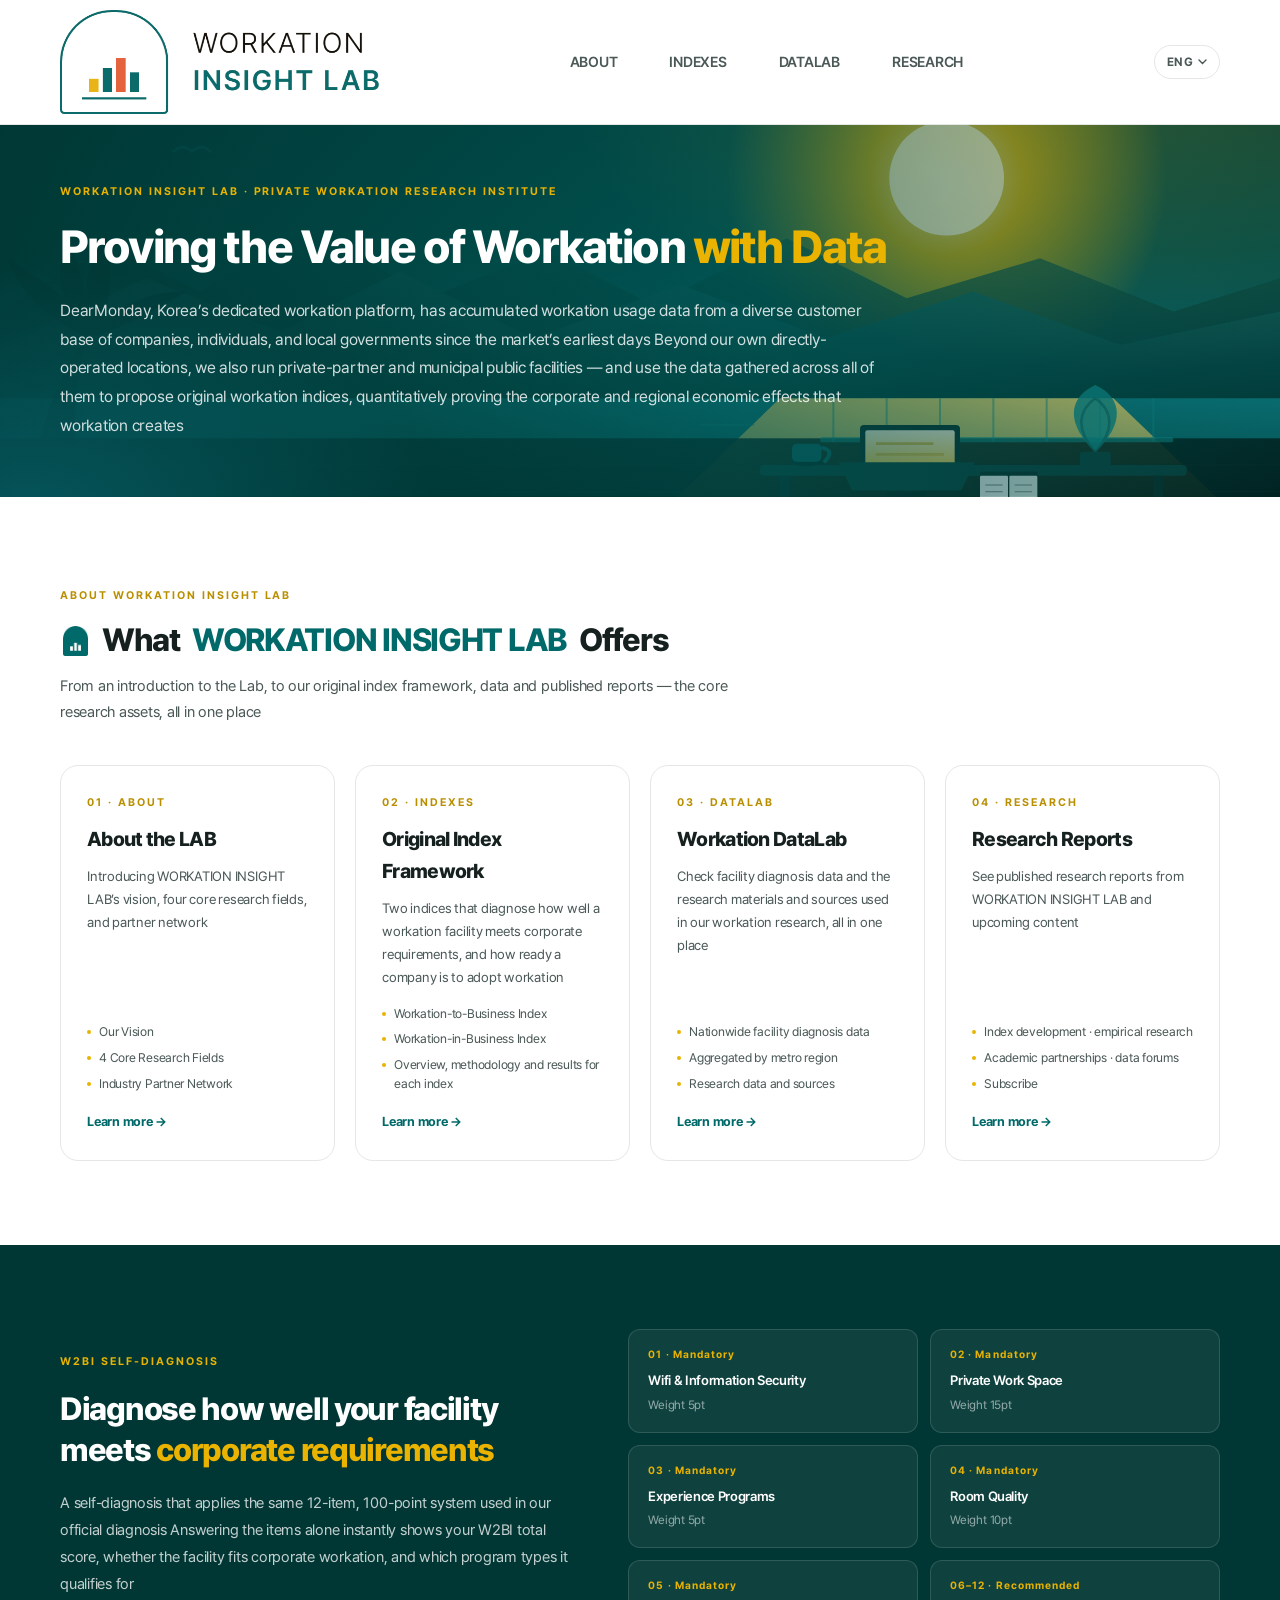
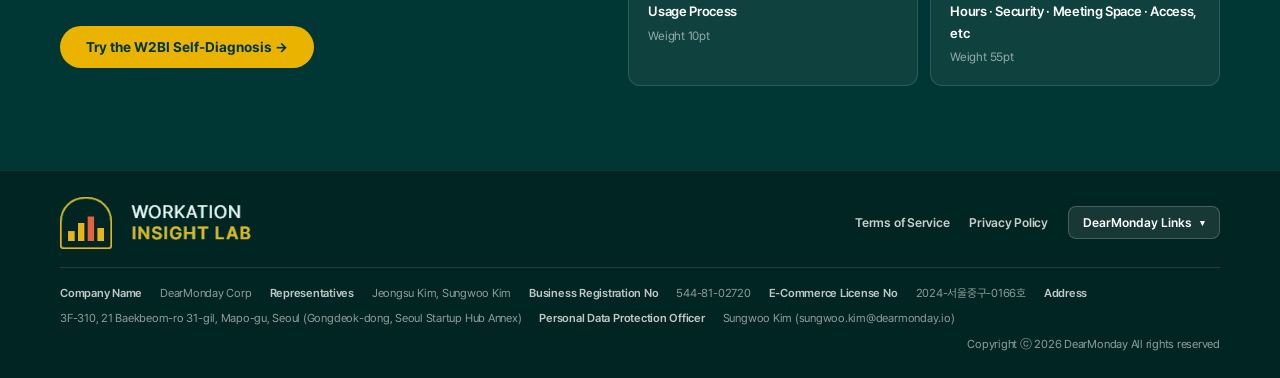
==== commit f4a0aed7: "Halve footer logo size (104px to 52px) after crop made it appear oversized Co-Authored-By: Claude So" ====
--- a/index.html
+++ b/index.html
@@ -7,7 +7,7 @@
 <meta name="description" content="WORKATION INSIGHT LAB은 DearMonday가 운영하는 워케이션 전문 민간 연구소입니다 WIBI·W2BI 지수를 개발하고 실결제 데이터 기반 지역 경제 파급 효과를 실증합니다">
 <meta name="robots" content="noindex, nofollow">
 <link rel="icon" href="assets/dear monday-07.png">
-<link rel="stylesheet" href="assets/wil.css?v=202607311615">
+<link rel="stylesheet" href="assets/wil.css?v=202607311625">
 </head>
 <body class="photo-mountain">
 
@@ -99,7 +99,7 @@
 <div id="wilFooter"></div>
 <div id="wilModal"></div>
 
-<script src="assets/wil.js?v=202607311615"></script>
+<script src="assets/wil.js?v=202607311625"></script>
 <script>
   mountHeader('home');
   mountFooter();
--- a/assets/wil.css
+++ b/assets/wil.css
@@ -508,7 +508,7 @@
        border-top:1px solid rgba(255,255,255,.08)}
 .f-row{display:flex;align-items:center;justify-content:space-between;gap:28px;flex-wrap:wrap}
 .f-brand{display:flex;align-items:center;gap:13px}
-.f-brand img.f-brand-full{height:104px;width:auto;display:block}
+.f-brand img.f-brand-full{height:52px;width:auto;display:block}
 .f-brand .fb-div{width:1px;height:24px;background:rgba(255,255,255,.2)}
 .f-brand b{display:block;font-size:11.5px;color:var(--gold);font-weight:700;letter-spacing:.05em;line-height:1.3}
 .f-brand span{display:block;font-size:13.5px;color:#fff;font-weight:700;letter-spacing:-.025em;line-height:1.3}
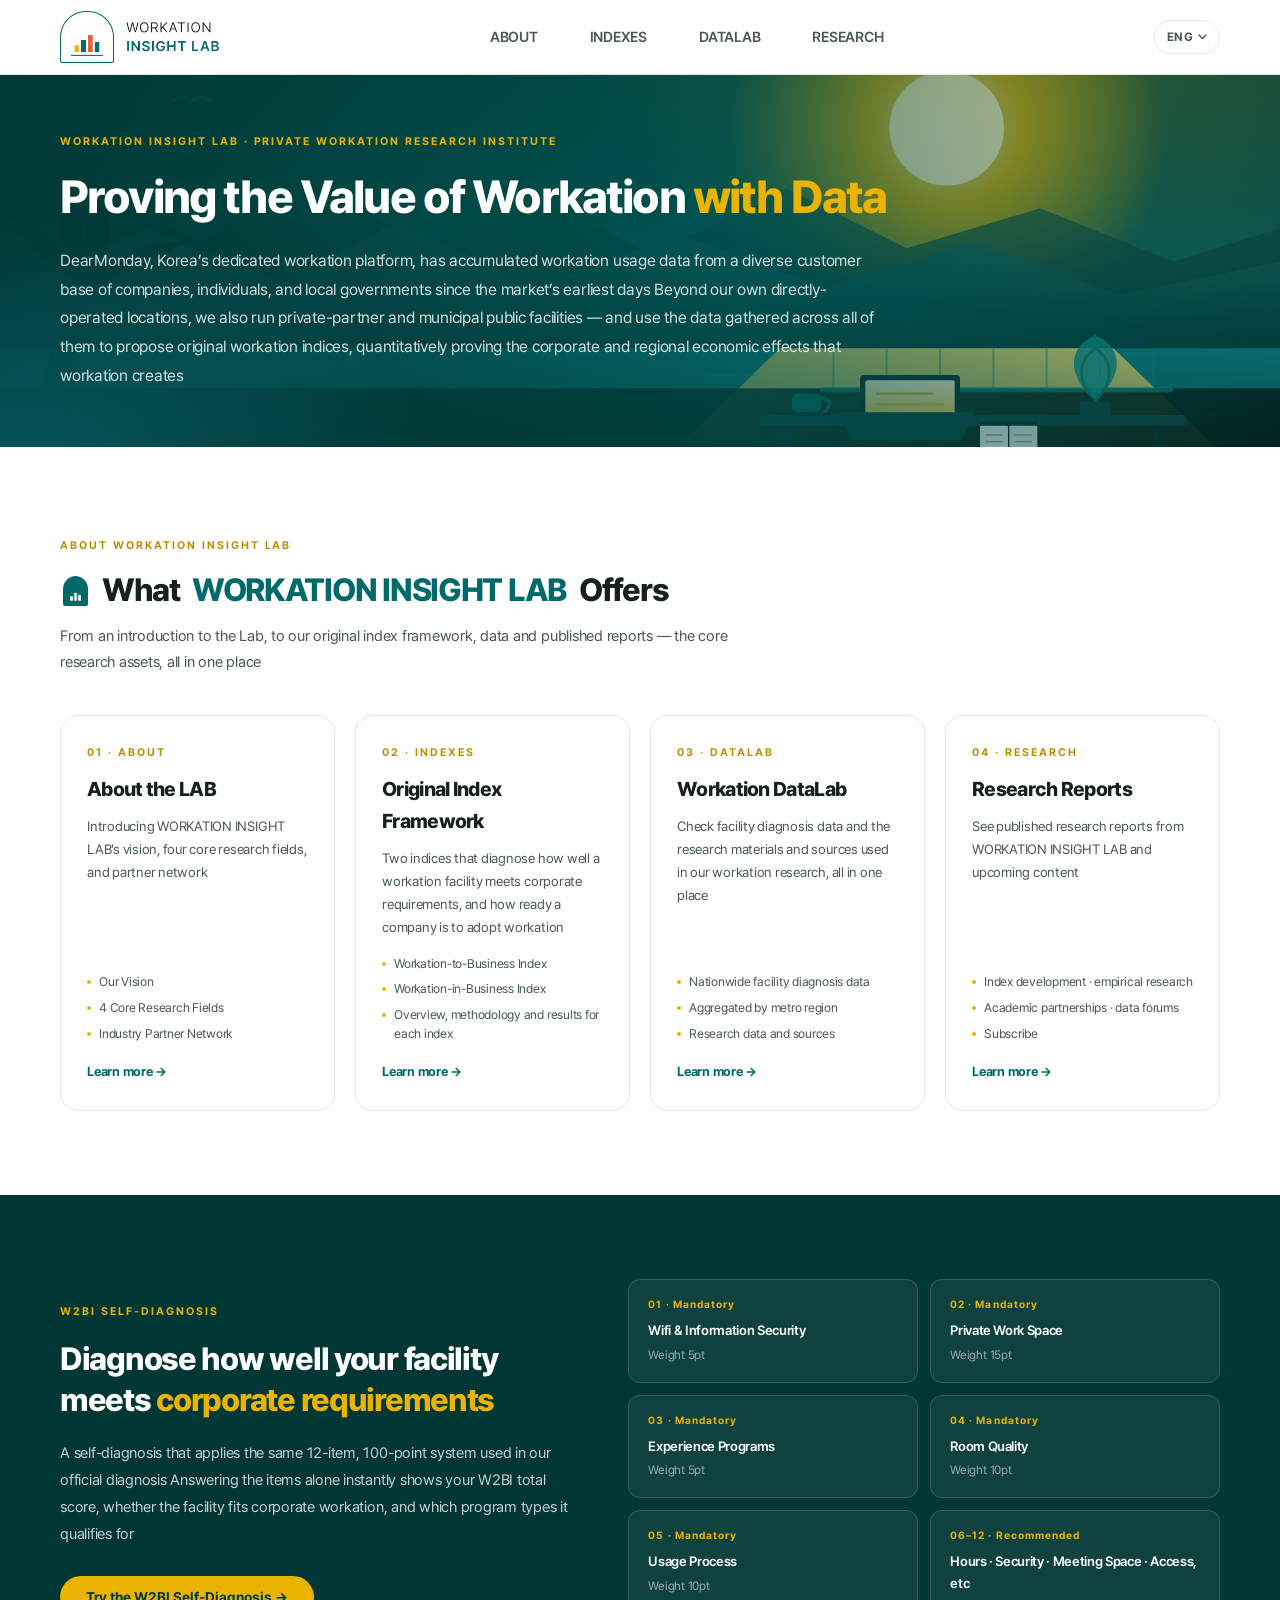
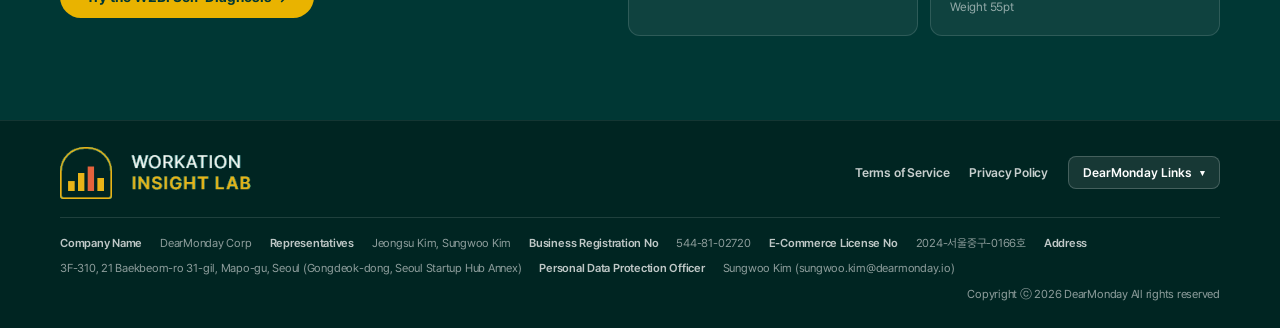
==== commit e4086209: "Halve header logo to match footer (52px), revert header bar to original 74px Co-Authored-By: Claude " ====
--- a/index.html
+++ b/index.html
@@ -7,7 +7,7 @@
 <meta name="description" content="WORKATION INSIGHT LAB은 DearMonday가 운영하는 워케이션 전문 민간 연구소입니다 WIBI·W2BI 지수를 개발하고 실결제 데이터 기반 지역 경제 파급 효과를 실증합니다">
 <meta name="robots" content="noindex, nofollow">
 <link rel="icon" href="assets/dear monday-07.png">
-<link rel="stylesheet" href="assets/wil.css?v=202607311625">
+<link rel="stylesheet" href="assets/wil.css?v=202607311635">
 </head>
 <body class="photo-mountain">
 
@@ -99,7 +99,7 @@
 <div id="wilFooter"></div>
 <div id="wilModal"></div>
 
-<script src="assets/wil.js?v=202607311625"></script>
+<script src="assets/wil.js?v=202607311635"></script>
 <script>
   mountHeader('home');
   mountFooter();
--- a/assets/wil.css
+++ b/assets/wil.css
@@ -18,7 +18,7 @@
   --max:1240px;
 }
 *{margin:0;padding:0;box-sizing:border-box}
-html{scroll-behavior:smooth;scroll-padding-top:146px}
+html{scroll-behavior:smooth;scroll-padding-top:96px}
 body{font-family:'Pretendard',-apple-system,'Malgun Gothic',sans-serif;background:var(--paper);color:var(--ink);
      line-height:1.6;-webkit-font-smoothing:antialiased;letter-spacing:-.015em;word-break:keep-all;overflow-wrap:break-word}
 /* word-break:keep-all은 한국어 전용 타이포그래피 최적화(음절 단위 유지)라서
@@ -33,11 +33,11 @@
 
 /* ═══════════ HEADER — 화이트 ═══════════ */
 header{position:sticky;top:0;z-index:200;background:var(--white);border-bottom:1px solid var(--line)}
-.hbar{max-width:var(--max);margin:0 auto;padding:0 40px;height:124px;display:flex;align-items:center;justify-content:space-between}
+.hbar{max-width:var(--max);margin:0 auto;padding:0 40px;height:74px;display:flex;align-items:center;justify-content:space-between}
 .brand{display:flex;align-items:center;gap:12px}.brand-mark{height:29px;width:auto}.brand-div{width:1px;height:34px;background:var(--gold)}
-.brand-mark-full{height:104px;width:auto;display:block}
+.brand-mark-full{height:52px;width:auto;display:block}
 .brand-lab{display:flex;flex-direction:column;line-height:1;white-space:nowrap}.brand-lab b{font-size:9px;letter-spacing:.18em;color:var(--gold-deep);margin-bottom:5px}.brand-lab span{font-size:15px;font-weight:900;letter-spacing:.04em;color:var(--teal)}.footer-lab span{color:#fff}.footer-lab b{color:var(--gold)}
-.nav{display:flex;align-items:stretch;height:124px}
+.nav{display:flex;align-items:stretch;height:74px}
 .nav>a{display:flex;flex-direction:column;justify-content:center;align-items:center;padding:0 26px;
        font-size:14.5px;font-weight:600;color:var(--body);line-height:1.24;text-align:center;position:relative;transition:color .18s}
 .nav>a::after{content:'';position:absolute;left:22px;right:22px;bottom:0;height:3px;background:var(--gold);
@@ -549,7 +549,7 @@
   .program-grid{grid-template-columns:repeat(2,1fr)}
   .nav,.mega{display:none}
   .burger{display:block}
-  .nav.open{display:flex;position:absolute;top:124px;left:0;right:0;height:auto;background:var(--white);
+  .nav.open{display:flex;position:absolute;top:74px;left:0;right:0;height:auto;background:var(--white);
             flex-direction:column;padding:6px 22px 16px;border-top:1px solid var(--line);z-index:210;
             box-shadow:0 14px 28px rgba(0,55,52,.1)}
   .nav.open>a{align-items:flex-start;padding:14px 0;border-bottom:1px solid var(--line);text-align:left}
@@ -559,7 +559,7 @@
   .home-hubs,.domain-grid,.stage-grid{grid-template-columns:1fr}
   .program-grid{grid-template-columns:1fr}
   .container,.hbar,.mega-in{padding-left:22px;padding-right:22px}
-  html{scroll-padding-top:130px}
+  html{scroll-padding-top:80px}
   .hero-copy h1{font-size:31px}
   .phead h1{font-size:27px}
   .phead{min-height:0;padding:40px 0;background-position:right center}
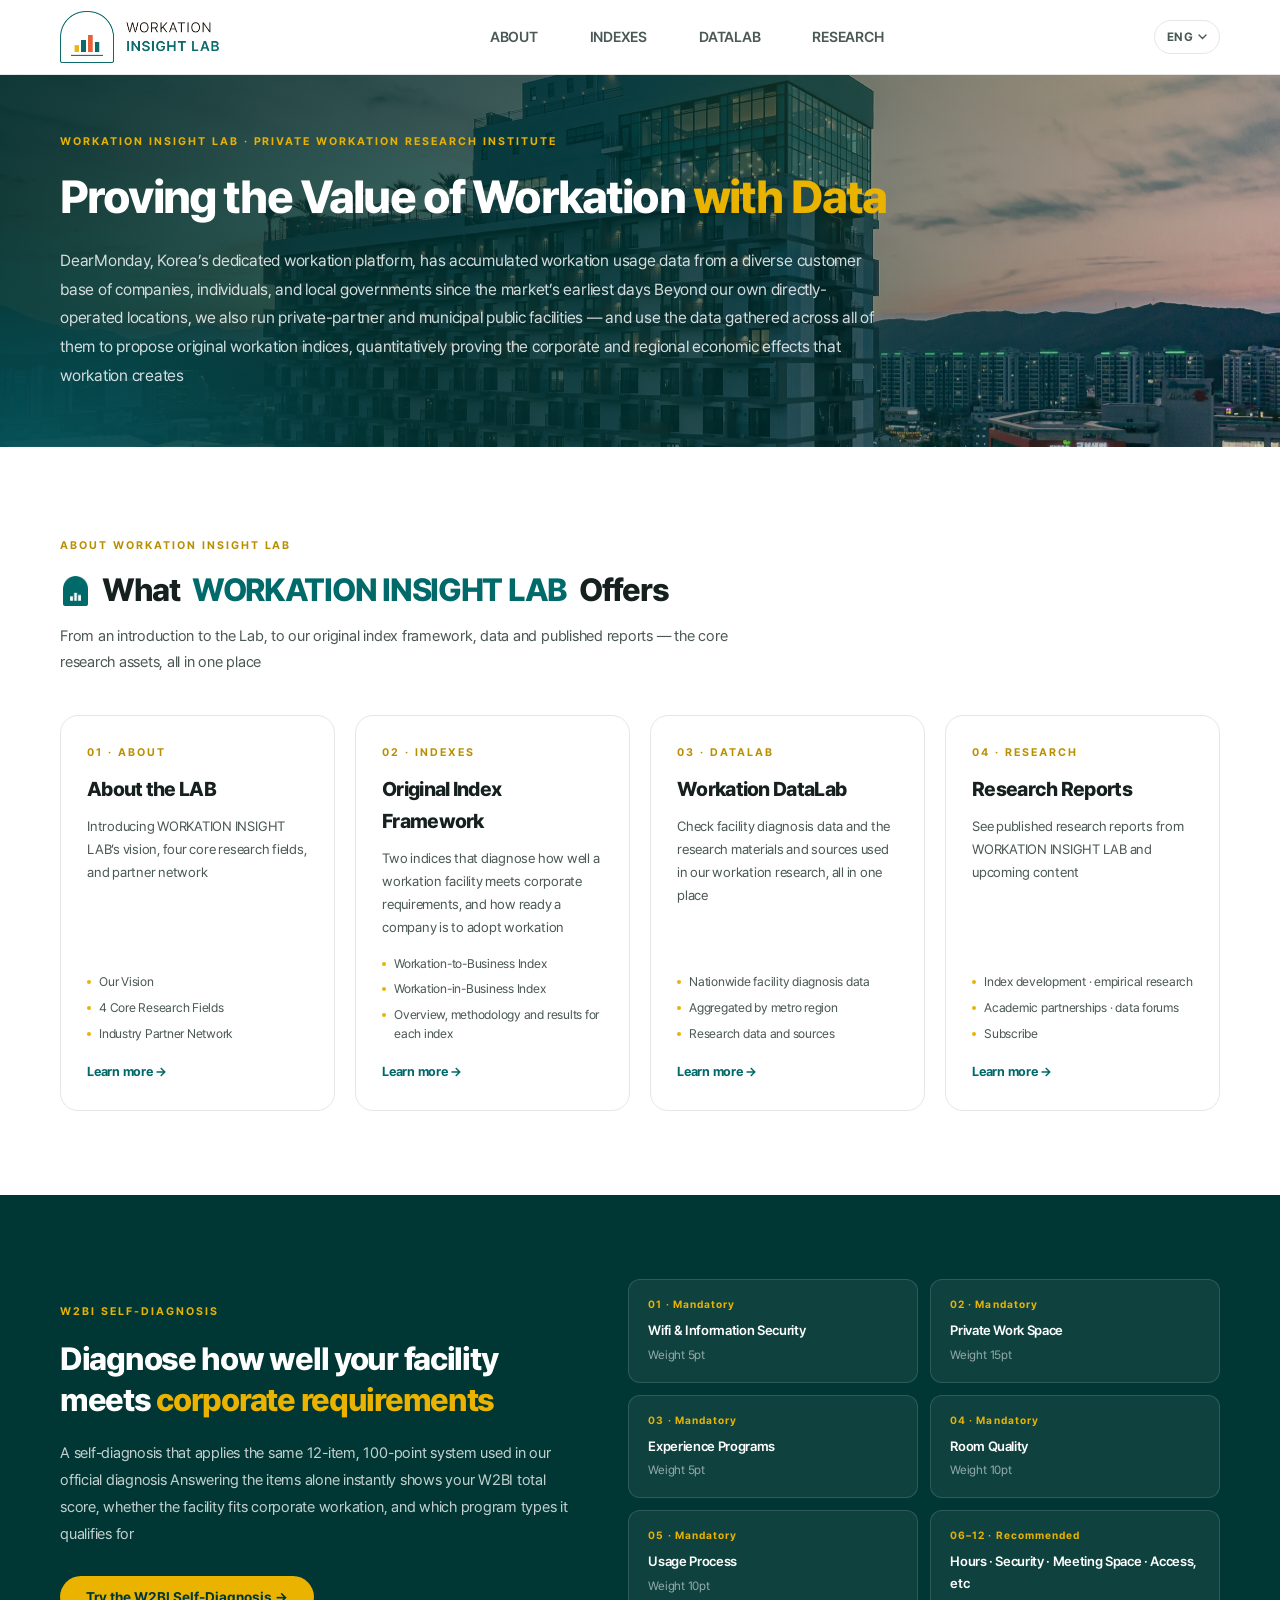
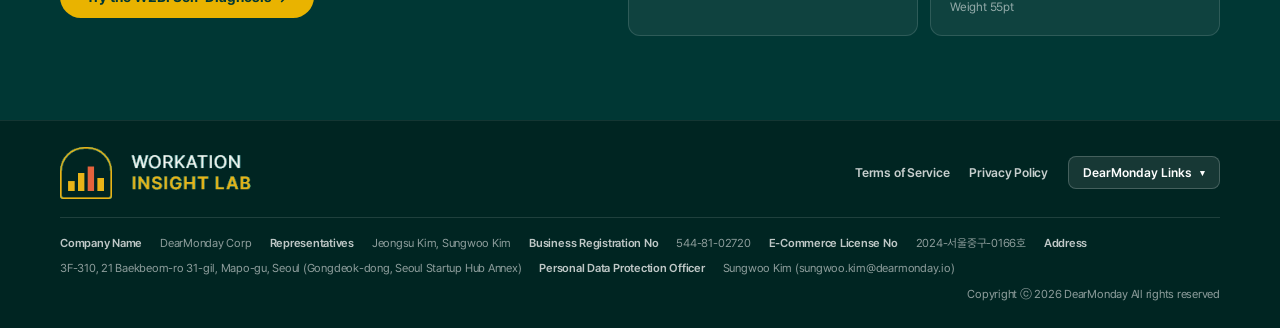
==== commit 840a66b0: "Replace old AI-generated banner images with real DearMonday branch photos (WebP, full-bleed cover)" ====
--- a/index.html
+++ b/index.html
@@ -6,8 +6,8 @@
 <title>WORKATION INSIGHT LAB | DearMonday</title>
 <meta name="description" content="WORKATION INSIGHT LAB은 DearMonday가 운영하는 워케이션 전문 민간 연구소입니다 WIBI·W2BI 지수를 개발하고 실결제 데이터 기반 지역 경제 파급 효과를 실증합니다">
 <meta name="robots" content="noindex, nofollow">
-<link rel="icon" href="assets/dear monday-07.png">
-<link rel="stylesheet" href="assets/wil.css?v=202607311635">
+<link rel="icon" href="assets/wil-favicon.png?v=202607311700">
+<link rel="stylesheet" href="assets/wil.css?v=202609111500">
 </head>
 <body class="photo-mountain">
 
@@ -99,7 +99,7 @@
 <div id="wilFooter"></div>
 <div id="wilModal"></div>
 
-<script src="assets/wil.js?v=202607311635"></script>
+<script src="assets/wil.js?v=202609111500"></script>
 <script>
   mountHeader('home');
   mountFooter();
--- a/assets/wil.css
+++ b/assets/wil.css
@@ -75,7 +75,7 @@
 
 /* ═══════════ HERO ═══════════ */
 .hero{background:var(--teal);position:relative;overflow:hidden;padding:0 0 74px}
-.photo-mountain .hero{background-image:linear-gradient(90deg,rgba(0,55,52,.9),rgba(0,81,79,.62) 58%,rgba(0,55,52,.22)),url('hero-landing-workation.svg');background-size:cover;background-position:center 62%}
+.photo-mountain .hero{background-image:linear-gradient(90deg,rgba(0,48,46,.93),rgba(0,55,52,.72) 50%,rgba(0,55,52,.2)),url('hero-home-2026.webp');background-size:cover;background-position:center 55%}
 .hero::before{content:'';position:absolute;inset:0;background:
   radial-gradient(900px 460px at 88% -10%,rgba(233,179,0,.17),transparent 62%),
   radial-gradient(680px 420px at 2% 106%,rgba(8,107,119,.6),transparent 60%)}
@@ -118,10 +118,10 @@
 /* ═══════════ 페이지 헤드 (하위 페이지) ═══════════ */
 /* 하위 페이지(About/Indexes/DataLab/Research) 상단 배너 — 콘텐츠 길이가 달라도
    min-height + flex 중앙 정렬로 4개 페이지의 배너 높이를 동일하게 통일한다 */
-.phead{background-color:var(--teal);background-image:linear-gradient(90deg,rgba(0,55,52,.94),rgba(0,81,79,.72) 58%,rgba(0,55,52,.36)),url('phead-mountain-office.png');background-size:auto 100%;background-repeat:no-repeat;background-position:center;position:relative;overflow:hidden;padding:48px 0;
+.phead{background-color:var(--teal);background-image:linear-gradient(90deg,rgba(0,55,52,.94),rgba(0,81,79,.72) 58%,rgba(0,55,52,.36)),url('phead-indexes-2026.webp');background-size:cover;background-repeat:no-repeat;background-position:center;position:relative;overflow:hidden;padding:48px 0;
        min-height:340px;box-sizing:border-box;display:flex;align-items:center}
 .photo-ocean .phead{background-image:linear-gradient(90deg,rgba(0,55,52,.94),rgba(0,81,79,.7) 58%,rgba(0,55,52,.32)),url('phead-ocean-office.png')}
-.page-about .phead{background-image:linear-gradient(90deg,rgba(0,55,52,.88),rgba(0,55,52,.36)),url('hero-about-clean.webp')}.page-indexes .phead,.page-w2bi .phead{background-image:linear-gradient(90deg,rgba(0,55,52,.9),rgba(0,55,52,.3)),url('hero-indexes-clean-v3.png')}.page-datalab .phead,.page-wibi .phead{background-image:linear-gradient(90deg,rgba(0,55,52,.88),rgba(0,55,52,.3)),url('hero-datalab-v2.webp')}.page-research .phead,.page-market .phead{background-image:linear-gradient(90deg,rgba(0,55,52,.88),rgba(0,55,52,.25)),url('hero-research-clean-v3.png')}
+.page-about .phead{background-image:linear-gradient(90deg,rgba(0,48,46,.92),rgba(0,55,52,.7) 48%,rgba(0,55,52,.18)),url('phead-about-2026.webp')}.page-indexes .phead,.page-w2bi .phead{background-image:linear-gradient(90deg,rgba(0,48,46,.92),rgba(0,55,52,.7) 48%,rgba(0,55,52,.2)),url('phead-indexes-2026.webp')}.page-datalab .phead,.page-wibi .phead{background-image:linear-gradient(90deg,rgba(0,48,46,.92),rgba(0,55,52,.7) 48%,rgba(0,55,52,.18)),url('phead-datalab-2026.webp')}.page-research .phead,.page-market .phead{background-image:linear-gradient(90deg,rgba(0,48,46,.92),rgba(0,55,52,.7) 48%,rgba(0,55,52,.18)),url('phead-research-2026.webp')}
 .phead::before{content:'';position:absolute;inset:0;background:radial-gradient(760px 380px at 90% -20%,rgba(233,179,0,.2),transparent 60%)}
 /* .phead가 수직 중앙 정렬을 위해 flex 컨테이너가 되면서, 자식인 .container가
    flex item으로서 auto-margin에 의해 가운데로 좁게 정렬되는 문제가 생긴다
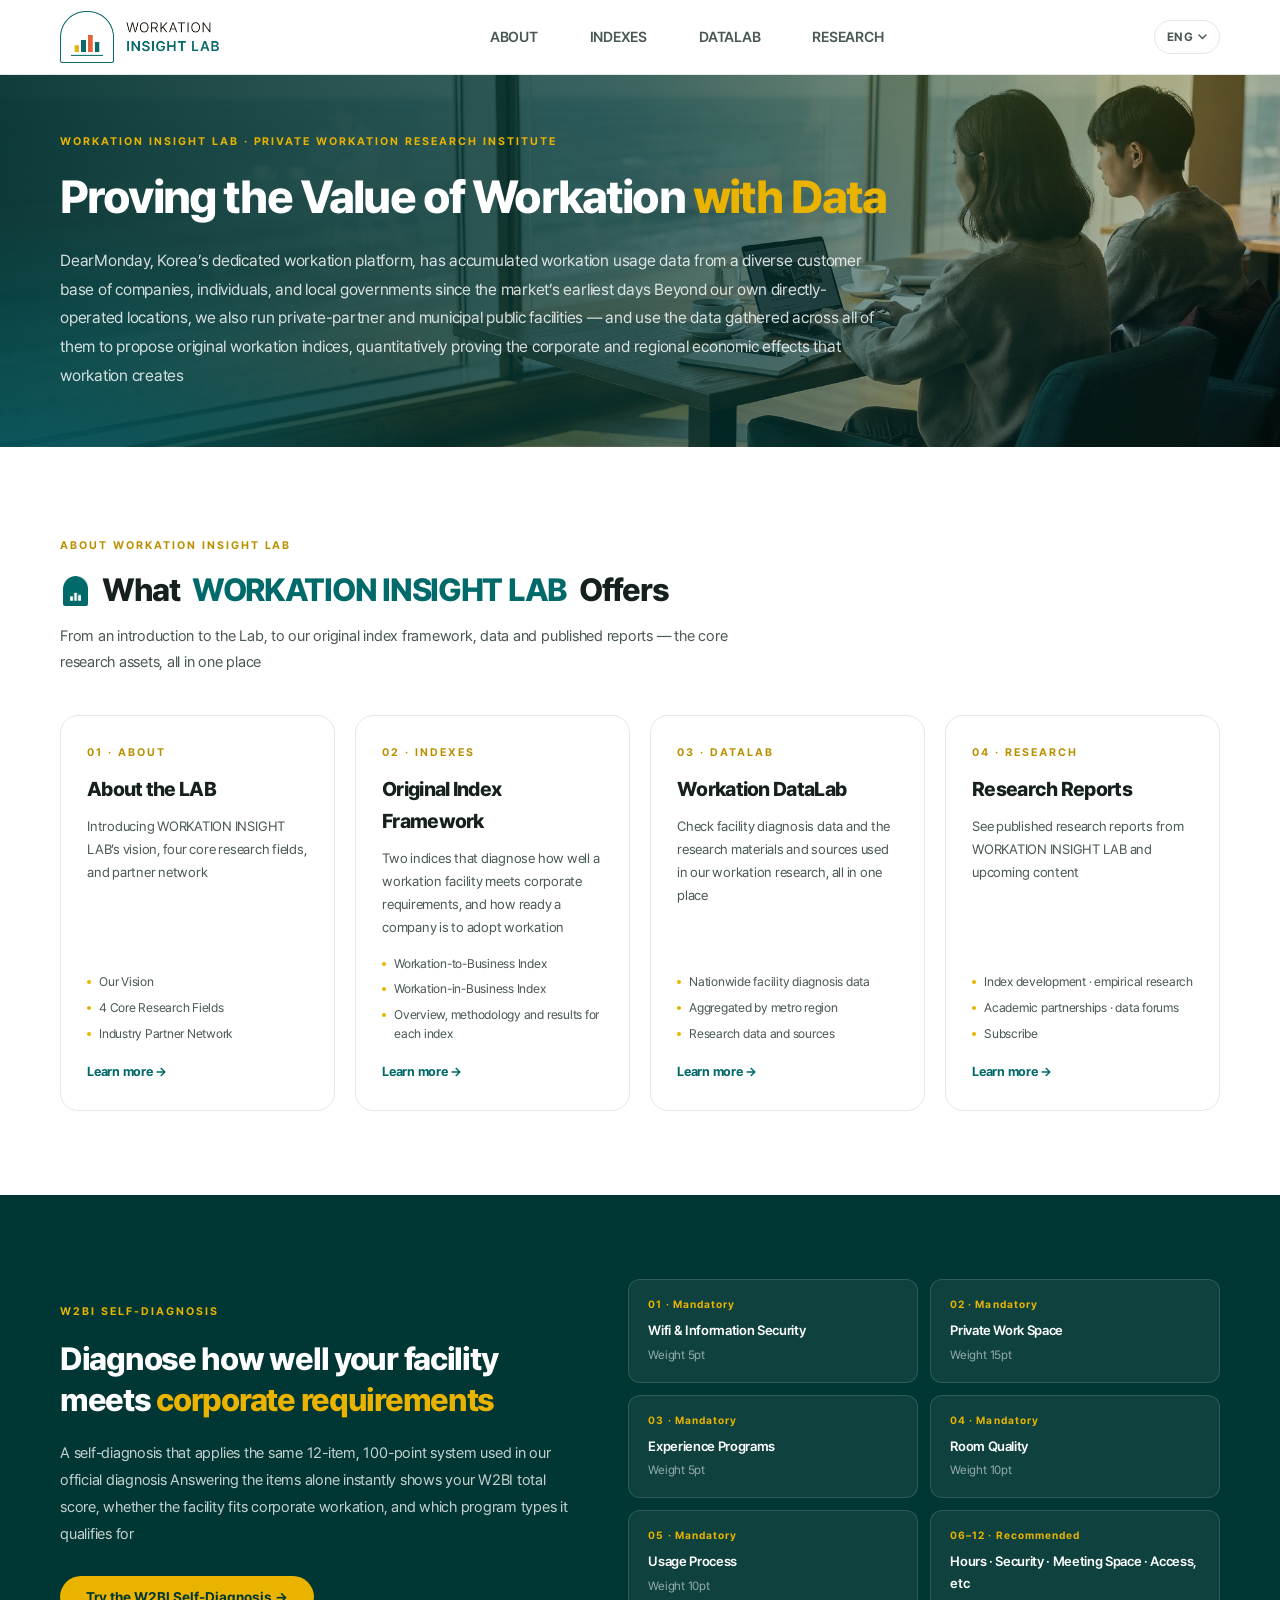
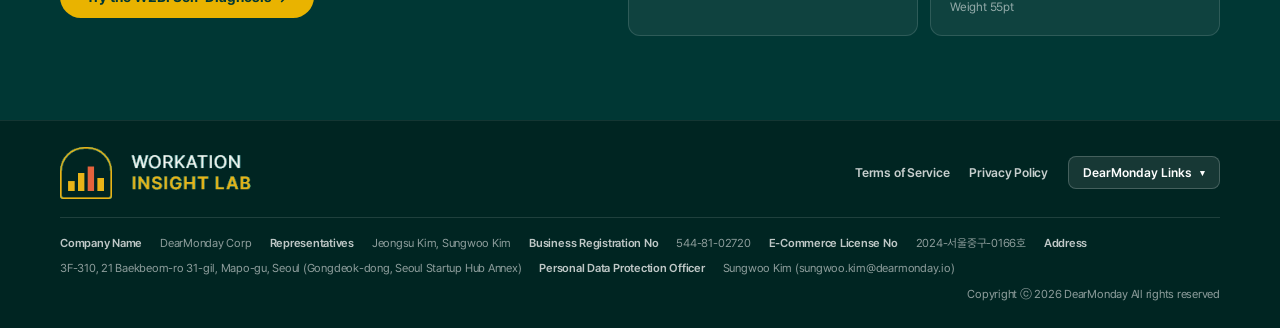
==== commit a537092f: "Use Figma Weave (Flux 2 Pro) generated workation-scene banners with people" ====
--- a/index.html
+++ b/index.html
@@ -7,7 +7,7 @@
 <meta name="description" content="WORKATION INSIGHT LAB은 DearMonday가 운영하는 워케이션 전문 민간 연구소입니다 WIBI·W2BI 지수를 개발하고 실결제 데이터 기반 지역 경제 파급 효과를 실증합니다">
 <meta name="robots" content="noindex, nofollow">
 <link rel="icon" href="assets/wil-favicon.png?v=202607311700">
-<link rel="stylesheet" href="assets/wil.css?v=202609111500">
+<link rel="stylesheet" href="assets/wil.css?v=202609111630">
 </head>
 <body class="photo-mountain">
 
@@ -99,7 +99,7 @@
 <div id="wilFooter"></div>
 <div id="wilModal"></div>
 
-<script src="assets/wil.js?v=202609111500"></script>
+<script src="assets/wil.js?v=202609111630"></script>
 <script>
   mountHeader('home');
   mountFooter();
--- a/assets/wil.css
+++ b/assets/wil.css
@@ -75,7 +75,7 @@
 
 /* ═══════════ HERO ═══════════ */
 .hero{background:var(--teal);position:relative;overflow:hidden;padding:0 0 74px}
-.photo-mountain .hero{background-image:linear-gradient(90deg,rgba(0,48,46,.93),rgba(0,55,52,.72) 50%,rgba(0,55,52,.2)),url('hero-home-2026.webp');background-size:cover;background-position:center 55%}
+.photo-mountain .hero{background-image:linear-gradient(90deg,rgba(0,48,46,.93),rgba(0,55,52,.72) 50%,rgba(0,55,52,.2)),url('hero-home-people-2026.webp');background-size:cover;background-position:center 55%}
 .hero::before{content:'';position:absolute;inset:0;background:
   radial-gradient(900px 460px at 88% -10%,rgba(233,179,0,.17),transparent 62%),
   radial-gradient(680px 420px at 2% 106%,rgba(8,107,119,.6),transparent 60%)}
@@ -118,10 +118,10 @@
 /* ═══════════ 페이지 헤드 (하위 페이지) ═══════════ */
 /* 하위 페이지(About/Indexes/DataLab/Research) 상단 배너 — 콘텐츠 길이가 달라도
    min-height + flex 중앙 정렬로 4개 페이지의 배너 높이를 동일하게 통일한다 */
-.phead{background-color:var(--teal);background-image:linear-gradient(90deg,rgba(0,55,52,.94),rgba(0,81,79,.72) 58%,rgba(0,55,52,.36)),url('phead-indexes-2026.webp');background-size:cover;background-repeat:no-repeat;background-position:center;position:relative;overflow:hidden;padding:48px 0;
+.phead{background-color:var(--teal);background-image:linear-gradient(90deg,rgba(0,55,52,.94),rgba(0,81,79,.72) 58%,rgba(0,55,52,.36)),url('phead-indexes-people-2026.webp');background-size:cover;background-repeat:no-repeat;background-position:center;position:relative;overflow:hidden;padding:48px 0;
        min-height:340px;box-sizing:border-box;display:flex;align-items:center}
 .photo-ocean .phead{background-image:linear-gradient(90deg,rgba(0,55,52,.94),rgba(0,81,79,.7) 58%,rgba(0,55,52,.32)),url('phead-ocean-office.png')}
-.page-about .phead{background-image:linear-gradient(90deg,rgba(0,48,46,.92),rgba(0,55,52,.7) 48%,rgba(0,55,52,.18)),url('phead-about-2026.webp')}.page-indexes .phead,.page-w2bi .phead{background-image:linear-gradient(90deg,rgba(0,48,46,.92),rgba(0,55,52,.7) 48%,rgba(0,55,52,.2)),url('phead-indexes-2026.webp')}.page-datalab .phead,.page-wibi .phead{background-image:linear-gradient(90deg,rgba(0,48,46,.92),rgba(0,55,52,.7) 48%,rgba(0,55,52,.18)),url('phead-datalab-2026.webp')}.page-research .phead,.page-market .phead{background-image:linear-gradient(90deg,rgba(0,48,46,.92),rgba(0,55,52,.7) 48%,rgba(0,55,52,.18)),url('phead-research-2026.webp')}
+.page-about .phead{background-image:linear-gradient(90deg,rgba(0,48,46,.92),rgba(0,55,52,.7) 48%,rgba(0,55,52,.18)),url('phead-about-people-2026.webp')}.page-indexes .phead,.page-w2bi .phead{background-image:linear-gradient(90deg,rgba(0,48,46,.92),rgba(0,55,52,.7) 48%,rgba(0,55,52,.2)),url('phead-indexes-people-2026.webp')}.page-datalab .phead,.page-wibi .phead{background-image:linear-gradient(90deg,rgba(0,48,46,.92),rgba(0,55,52,.7) 48%,rgba(0,55,52,.18)),url('phead-datalab-people-2026.webp')}.page-research .phead,.page-market .phead{background-image:linear-gradient(90deg,rgba(0,48,46,.92),rgba(0,55,52,.7) 48%,rgba(0,55,52,.18)),url('phead-research-people-2026.webp')}
 .phead::before{content:'';position:absolute;inset:0;background:radial-gradient(760px 380px at 90% -20%,rgba(233,179,0,.2),transparent 60%)}
 /* .phead가 수직 중앙 정렬을 위해 flex 컨테이너가 되면서, 자식인 .container가
    flex item으로서 auto-margin에 의해 가운데로 좁게 정렬되는 문제가 생긴다
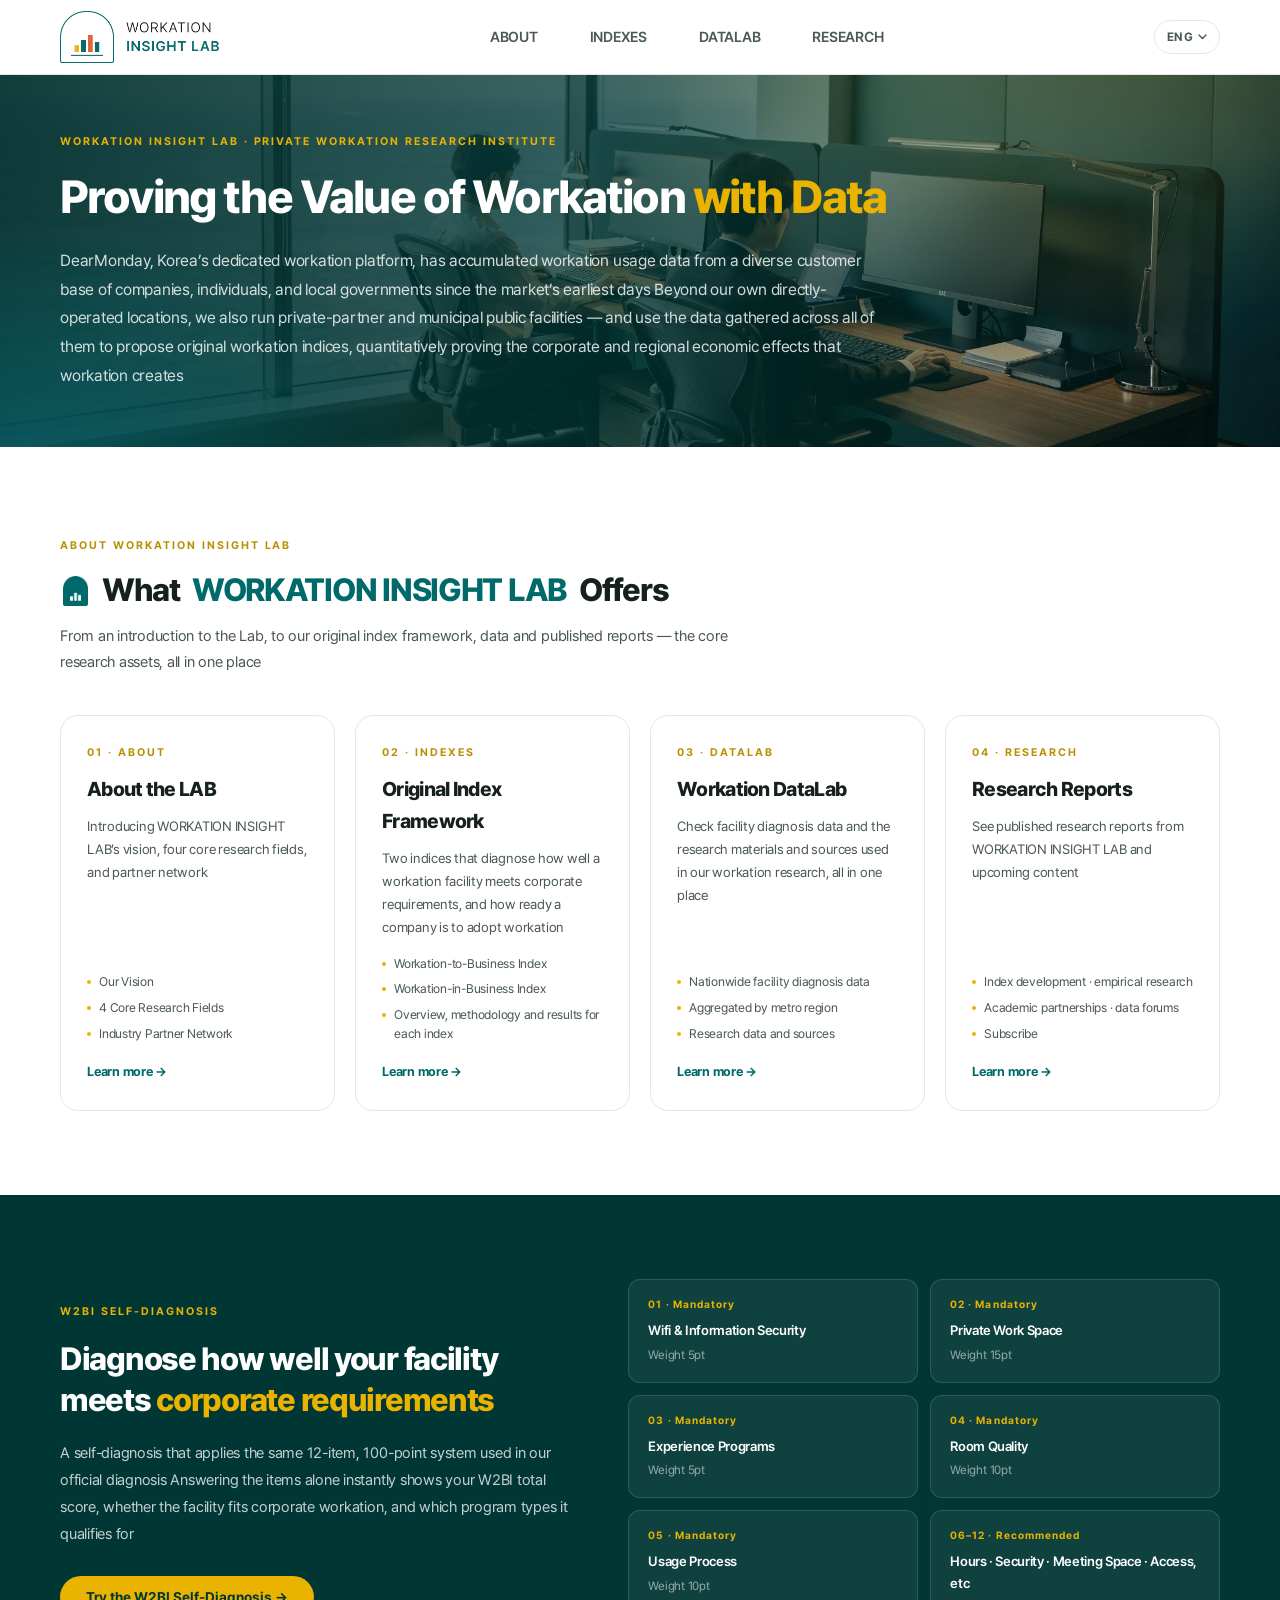
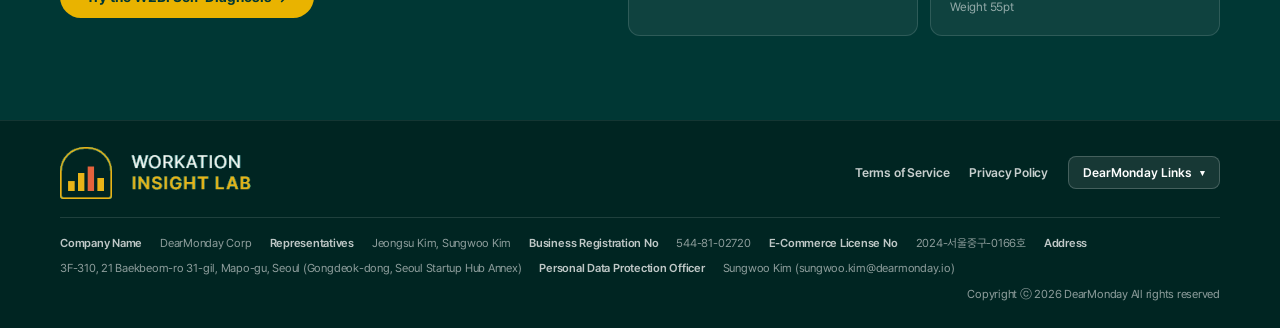
==== commit 0fa53f5c: "Replace cafe/camping-style banners with individual workstation scenes; remove building-exterior bann" ====
--- a/index.html
+++ b/index.html
@@ -7,7 +7,7 @@
 <meta name="description" content="WORKATION INSIGHT LAB은 DearMonday가 운영하는 워케이션 전문 민간 연구소입니다 WIBI·W2BI 지수를 개발하고 실결제 데이터 기반 지역 경제 파급 효과를 실증합니다">
 <meta name="robots" content="noindex, nofollow">
 <link rel="icon" href="assets/wil-favicon.png?v=202607311700">
-<link rel="stylesheet" href="assets/wil.css?v=202609111630">
+<link rel="stylesheet" href="assets/wil.css?v=202609111730">
 </head>
 <body class="photo-mountain">
 
@@ -99,7 +99,7 @@
 <div id="wilFooter"></div>
 <div id="wilModal"></div>
 
-<script src="assets/wil.js?v=202609111630"></script>
+<script src="assets/wil.js?v=202609111730"></script>
 <script>
   mountHeader('home');
   mountFooter();
--- a/assets/wil.css
+++ b/assets/wil.css
@@ -75,7 +75,7 @@
 
 /* ═══════════ HERO ═══════════ */
 .hero{background:var(--teal);position:relative;overflow:hidden;padding:0 0 74px}
-.photo-mountain .hero{background-image:linear-gradient(90deg,rgba(0,48,46,.93),rgba(0,55,52,.72) 50%,rgba(0,55,52,.2)),url('hero-home-people-2026.webp');background-size:cover;background-position:center 55%}
+.photo-mountain .hero{background-image:linear-gradient(90deg,rgba(0,48,46,.93),rgba(0,55,52,.72) 50%,rgba(0,55,52,.2)),url('hero-home-desk-2026.webp');background-size:cover;background-position:center 55%}
 .hero::before{content:'';position:absolute;inset:0;background:
   radial-gradient(900px 460px at 88% -10%,rgba(233,179,0,.17),transparent 62%),
   radial-gradient(680px 420px at 2% 106%,rgba(8,107,119,.6),transparent 60%)}
@@ -121,7 +121,7 @@
 .phead{background-color:var(--teal);background-image:linear-gradient(90deg,rgba(0,55,52,.94),rgba(0,81,79,.72) 58%,rgba(0,55,52,.36)),url('phead-indexes-people-2026.webp');background-size:cover;background-repeat:no-repeat;background-position:center;position:relative;overflow:hidden;padding:48px 0;
        min-height:340px;box-sizing:border-box;display:flex;align-items:center}
 .photo-ocean .phead{background-image:linear-gradient(90deg,rgba(0,55,52,.94),rgba(0,81,79,.7) 58%,rgba(0,55,52,.32)),url('phead-ocean-office.png')}
-.page-about .phead{background-image:linear-gradient(90deg,rgba(0,48,46,.92),rgba(0,55,52,.7) 48%,rgba(0,55,52,.18)),url('phead-about-people-2026.webp')}.page-indexes .phead,.page-w2bi .phead{background-image:linear-gradient(90deg,rgba(0,48,46,.92),rgba(0,55,52,.7) 48%,rgba(0,55,52,.2)),url('phead-indexes-people-2026.webp')}.page-datalab .phead,.page-wibi .phead{background-image:linear-gradient(90deg,rgba(0,48,46,.92),rgba(0,55,52,.7) 48%,rgba(0,55,52,.18)),url('phead-datalab-people-2026.webp')}.page-research .phead,.page-market .phead{background-image:linear-gradient(90deg,rgba(0,48,46,.92),rgba(0,55,52,.7) 48%,rgba(0,55,52,.18)),url('phead-research-people-2026.webp')}
+.page-about .phead{background-image:linear-gradient(90deg,rgba(0,48,46,.92),rgba(0,55,52,.7) 48%,rgba(0,55,52,.18)),url('phead-about-desk-2026.webp')}.page-indexes .phead,.page-w2bi .phead{background-image:linear-gradient(90deg,rgba(0,48,46,.92),rgba(0,55,52,.7) 48%,rgba(0,55,52,.2)),url('phead-indexes-people-2026.webp')}.page-datalab .phead,.page-wibi .phead{background-image:linear-gradient(90deg,rgba(0,48,46,.92),rgba(0,55,52,.7) 48%,rgba(0,55,52,.18)),url('phead-datalab-people-2026.webp')}.page-research .phead,.page-market .phead{background-image:linear-gradient(90deg,rgba(0,48,46,.92),rgba(0,55,52,.7) 48%,rgba(0,55,52,.18)),url('phead-research-desk-2026.webp')}
 .phead::before{content:'';position:absolute;inset:0;background:radial-gradient(760px 380px at 90% -20%,rgba(233,179,0,.2),transparent 60%)}
 /* .phead가 수직 중앙 정렬을 위해 flex 컨테이너가 되면서, 자식인 .container가
    flex item으로서 auto-margin에 의해 가운데로 좁게 정렬되는 문제가 생긴다
